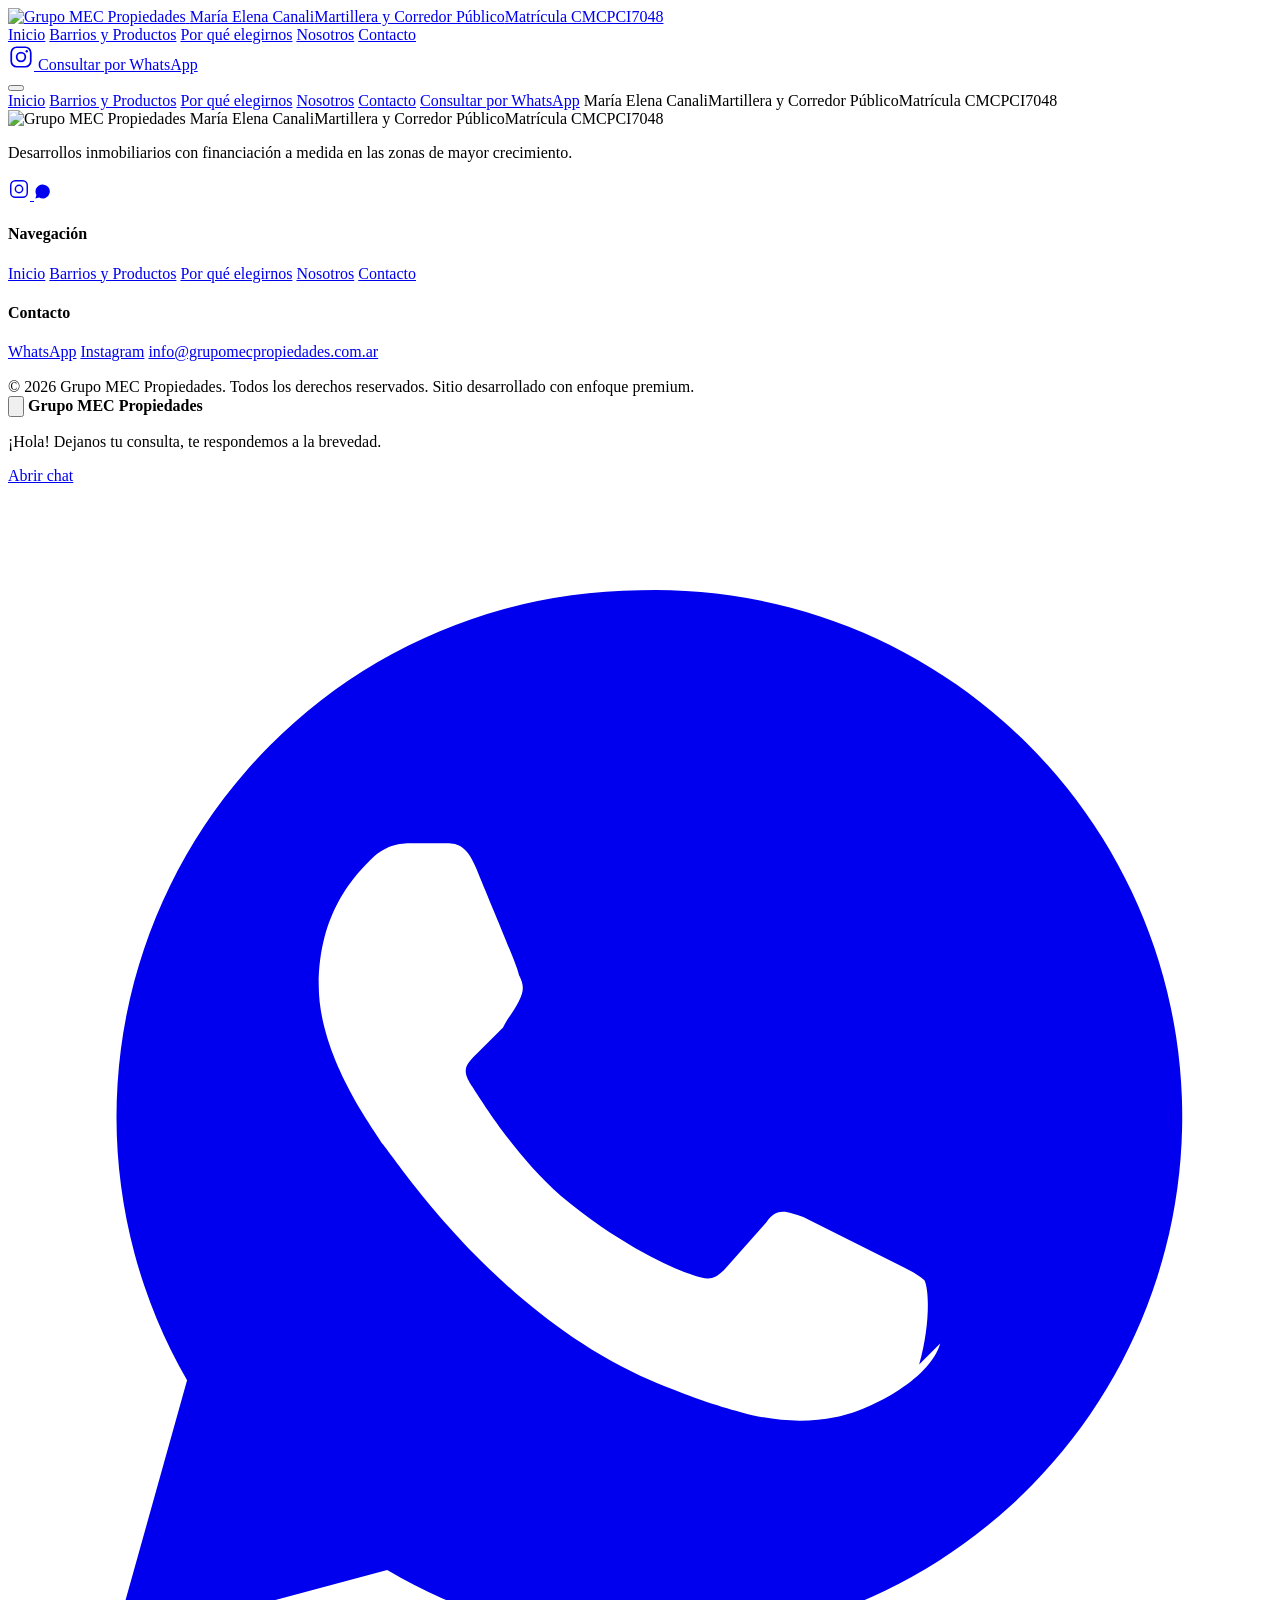
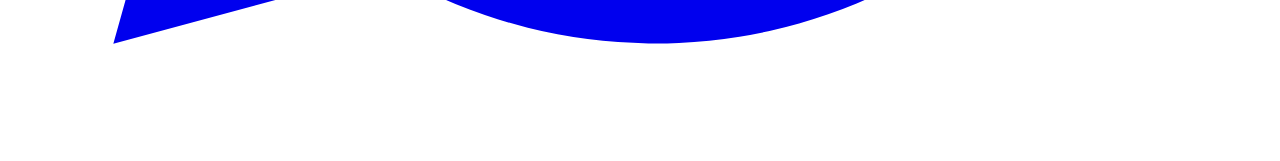
==== emprendimiento.html @ e75f5ce6 "Add files via upload" ====
<!DOCTYPE html>
<html lang="es-AR">
<head>
<meta charset="UTF-8">
<meta name="viewport" content="width=device-width, initial-scale=1.0">
<title>Emprendimiento | Grupo MEC Propiedades</title>
<meta name="description" content="Conocé en detalle este emprendimiento de Grupo MEC Propiedades: ubicación, características, servicios y financiación disponible.">
<meta property="og:type" content="website">
<meta property="og:site_name" content="Grupo MEC Propiedades">
<link rel="icon" href="images/logo.png">
<link rel="stylesheet" href="css/style.css">
</head>
<body>

<!-- ============ HEADER ============ -->
<header class="header">
  <div class="container">
    <a href="index.html" class="header__logo">
      <img src="images/logo.png" alt="Grupo MEC Propiedades">
      <span class="header__license"><span>María Elena Canali</span><span>Martillera y Corredor Público</span><span>Matrícula CMCPCI7048</span></span>
    </a>

    <nav class="nav">
      <a class="nav__link" href="index.html#inicio">Inicio</a>
      <a class="nav__link" href="index.html#barrios">Barrios y Productos</a>
      <a class="nav__link" href="index.html#beneficios">Por qué elegirnos</a>
      <a class="nav__link" href="index.html#nosotros">Nosotros</a>
      <a class="nav__link" href="index.html#contacto">Contacto</a>
    </nav>

    <div class="header__actions">
      <a class="header__social" href="#" data-instagram aria-label="Instagram de Grupo MEC">
        <svg width="26" height="26" viewBox="0 0 24 24" fill="none"><rect x="3" y="3" width="18" height="18" rx="5" stroke="currentColor" stroke-width="1.6"/><circle cx="12" cy="12" r="4" stroke="currentColor" stroke-width="1.6"/><circle cx="17.3" cy="6.7" r="1.1" fill="currentColor"/></svg>
      </a>
      <a class="btn btn--ghost" href="#" data-wsp>Consultar por WhatsApp</a>
    </div>

    <button class="menu-toggle" aria-label="Abrir menú">
      <span></span><span></span><span></span>
    </button>
  </div>

  <nav class="nav-mobile">
    <a href="index.html#inicio">Inicio</a>
    <a href="index.html#barrios">Barrios y Productos</a>
    <a href="index.html#beneficios">Por qué elegirnos</a>
    <a href="index.html#nosotros">Nosotros</a>
    <a href="index.html#contacto">Contacto</a>
    <a class="btn btn--primary" href="#" data-wsp>Consultar por WhatsApp</a>
    <span class="nav-mobile__license"><span>María Elena Canali</span><span>Martillera y Corredor Público</span><span>Matrícula CMCPCI7048</span></span>
  </nav>
</header>

<!-- Contenido poblado dinámicamente según ?id= en la URL (ver js/main.js) -->
<main data-dev-detail></main>

<section class="section related">
  <div class="container" data-dev-related></div>
</section>

<!-- ============ FOOTER ============ -->
<footer class="footer">
  <div class="container">
    <div class="footer__brand">
      <img src="images/logo.png" alt="Grupo MEC Propiedades">
      <span class="footer__license"><span>María Elena Canali</span><span>Martillera y Corredor Público</span><span>Matrícula CMCPCI7048</span></span>
      <p>Desarrollos inmobiliarios con financiación a medida en las zonas de mayor crecimiento.</p>
      <div class="footer__social">
        <a href="#" data-instagram aria-label="Instagram">
          <svg width="22" height="22" viewBox="0 0 24 24" fill="none"><rect x="3" y="3" width="18" height="18" rx="5" stroke="currentColor" stroke-width="1.6"/><circle cx="12" cy="12" r="4" stroke="currentColor" stroke-width="1.6"/></svg>
        </a>
        <a href="#" data-wsp aria-label="WhatsApp">
          <svg width="17" height="17" viewBox="0 0 24 24" fill="currentColor"><path d="M12 2a10 10 0 00-8.6 15L2 22l5.2-1.4A10 10 0 1012 2z"/></svg>
        </a>
      </div>
    </div>
    <div class="footer__col">
      <h4>Navegación</h4>
      <a href="index.html#inicio">Inicio</a>
      <a href="index.html#barrios">Barrios y Productos</a>
      <a href="index.html#beneficios">Por qué elegirnos</a>
      <a href="index.html#nosotros">Nosotros</a>
      <a href="index.html#contacto">Contacto</a>
    </div>
    <div class="footer__col">
      <h4>Contacto</h4>
      <a href="#" data-wsp>WhatsApp</a>
      <a href="#" data-instagram>Instagram</a>
      <a href="mailto:info@grupomecpropiedades.com.ar">info@grupomecpropiedades.com.ar</a>
      <span style="display:block;font-size:.92rem;color:rgba(255,255,255,.65)">Av. Costanera Rocha 1900, Of. 5, Zárate</span>
    </div>
  </div>
  <div class="container footer__bottom">
    <span>© 2026 Grupo MEC Propiedades. Todos los derechos reservados.</span>
    <span>Sitio desarrollado con enfoque premium.</span>
  </div>
</footer>

<div class="wsp-widget">
  <div class="wsp-tooltip" data-wsp-tooltip>
    <button class="wsp-tooltip__close" data-wsp-tooltip-close aria-label="Cerrar mensaje">
      <svg viewBox="0 0 24 24" fill="none"><path d="M6 6l12 12M18 6L6 18" stroke="currentColor" stroke-width="2" stroke-linecap="round"/></svg>
    </button>
    <strong>Grupo MEC Propiedades</strong>
    <p>¡Hola! Dejanos tu consulta, te respondemos a la brevedad.</p>
    <a class="btn btn--wsp" href="#" data-wsp>Abrir chat</a>
  </div>
  <a class="wsp-float" href="#" data-wsp aria-label="Hablar por WhatsApp">
    <svg viewBox="0 0 24 24" fill="currentColor"><path d="M12 2a10 10 0 00-8.6 15L2 22l5.2-1.4A10 10 0 1012 2zm5.7 14.3c-.2.7-1.4 1.3-2 1.4-.5.1-1.1.1-1.8-.1-.4-.1-1-.3-1.7-.6-3-1.3-4.9-4.3-5.1-4.5-.1-.2-1.2-1.6-1.2-3 0-1.4.7-2.1 1-2.4.3-.3.6-.3.8-.3h.6c.2 0 .4 0 .6.5.2.5.8 1.9.8 2 .1.2.1.3 0 .5-.1.2-.2.3-.3.5l-.5.5c-.2.2-.3.3-.1.6.2.3.8 1.3 1.7 2.1 1.2 1 2.2 1.4 2.5 1.5.3.1.4.1.6-.1l.8-.9c.2-.3.4-.2.7-.1l1.8.9c.2.1.4.2.5.3.1.2.1.9-.1 1.6z"/></svg>
  </a>
</div>

<script src="js/data.js"></script>
<script src="js/main.js"></script>
</body>
</html>
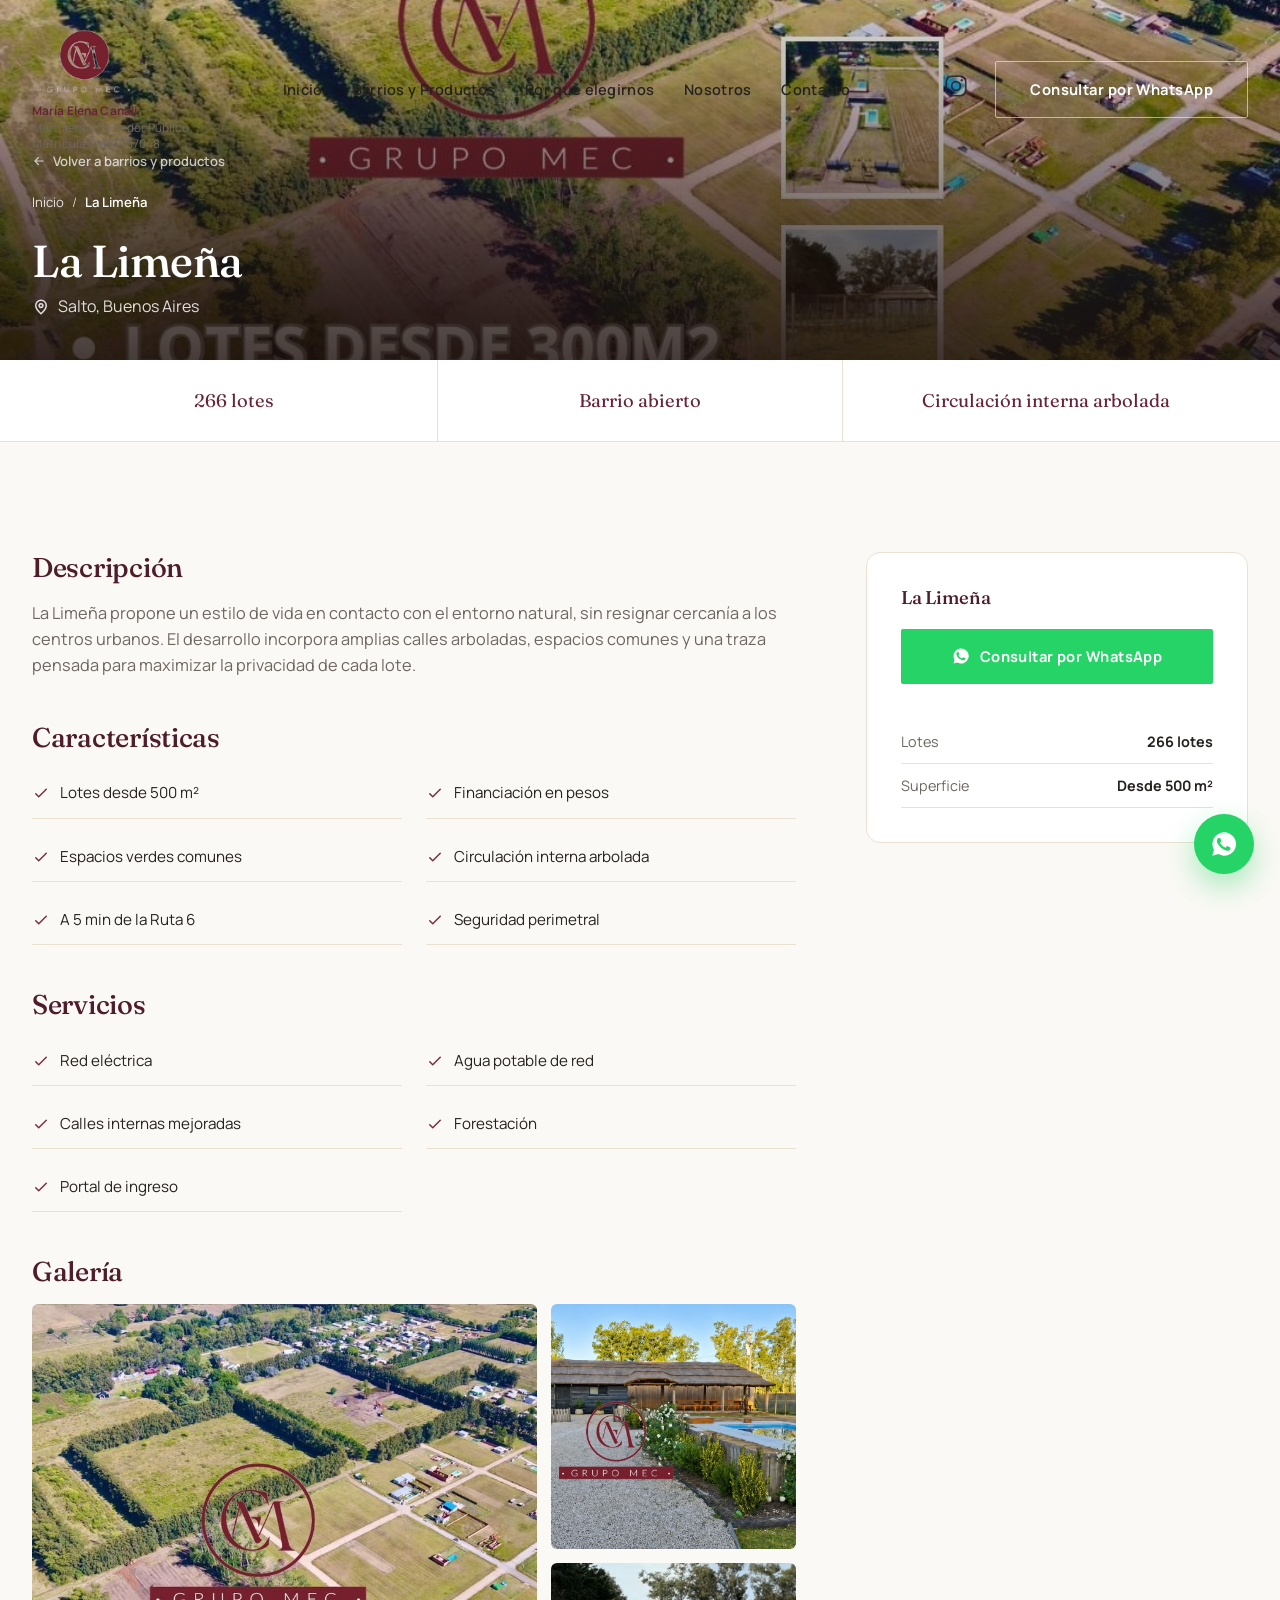
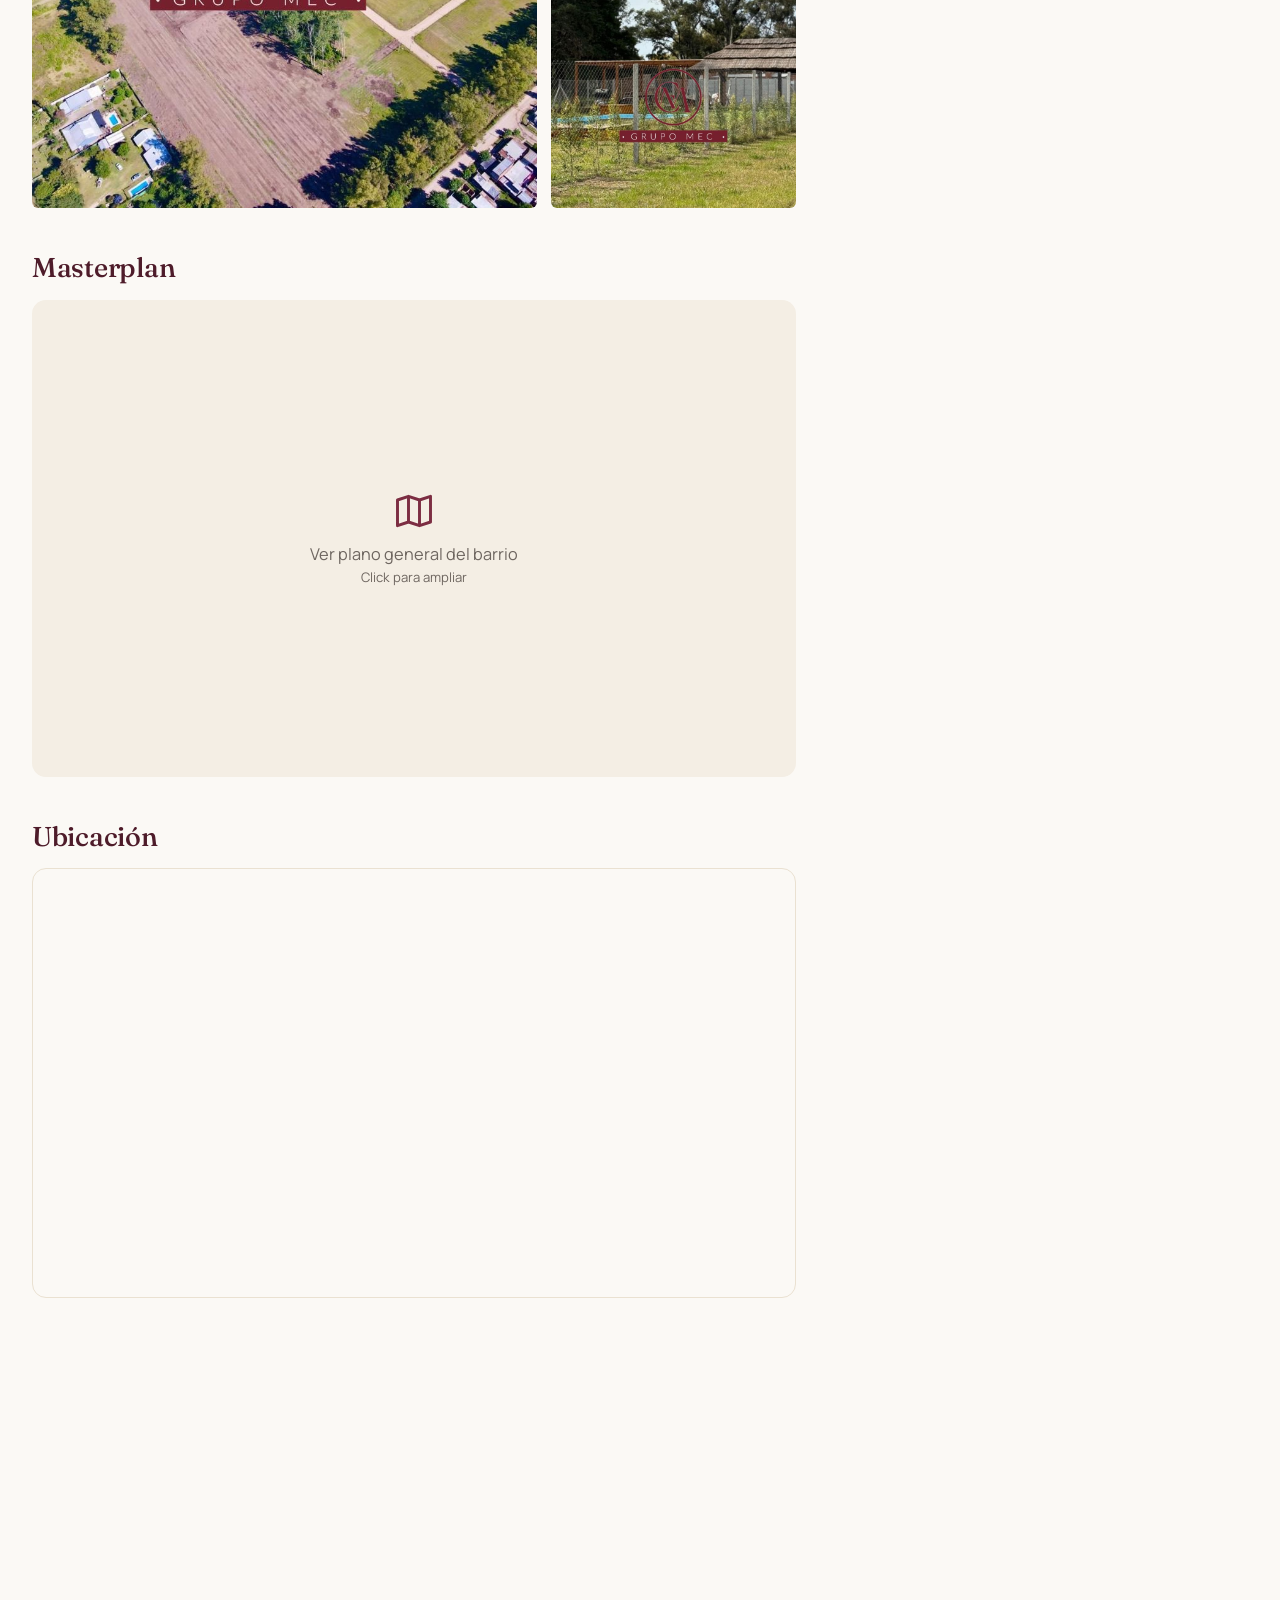
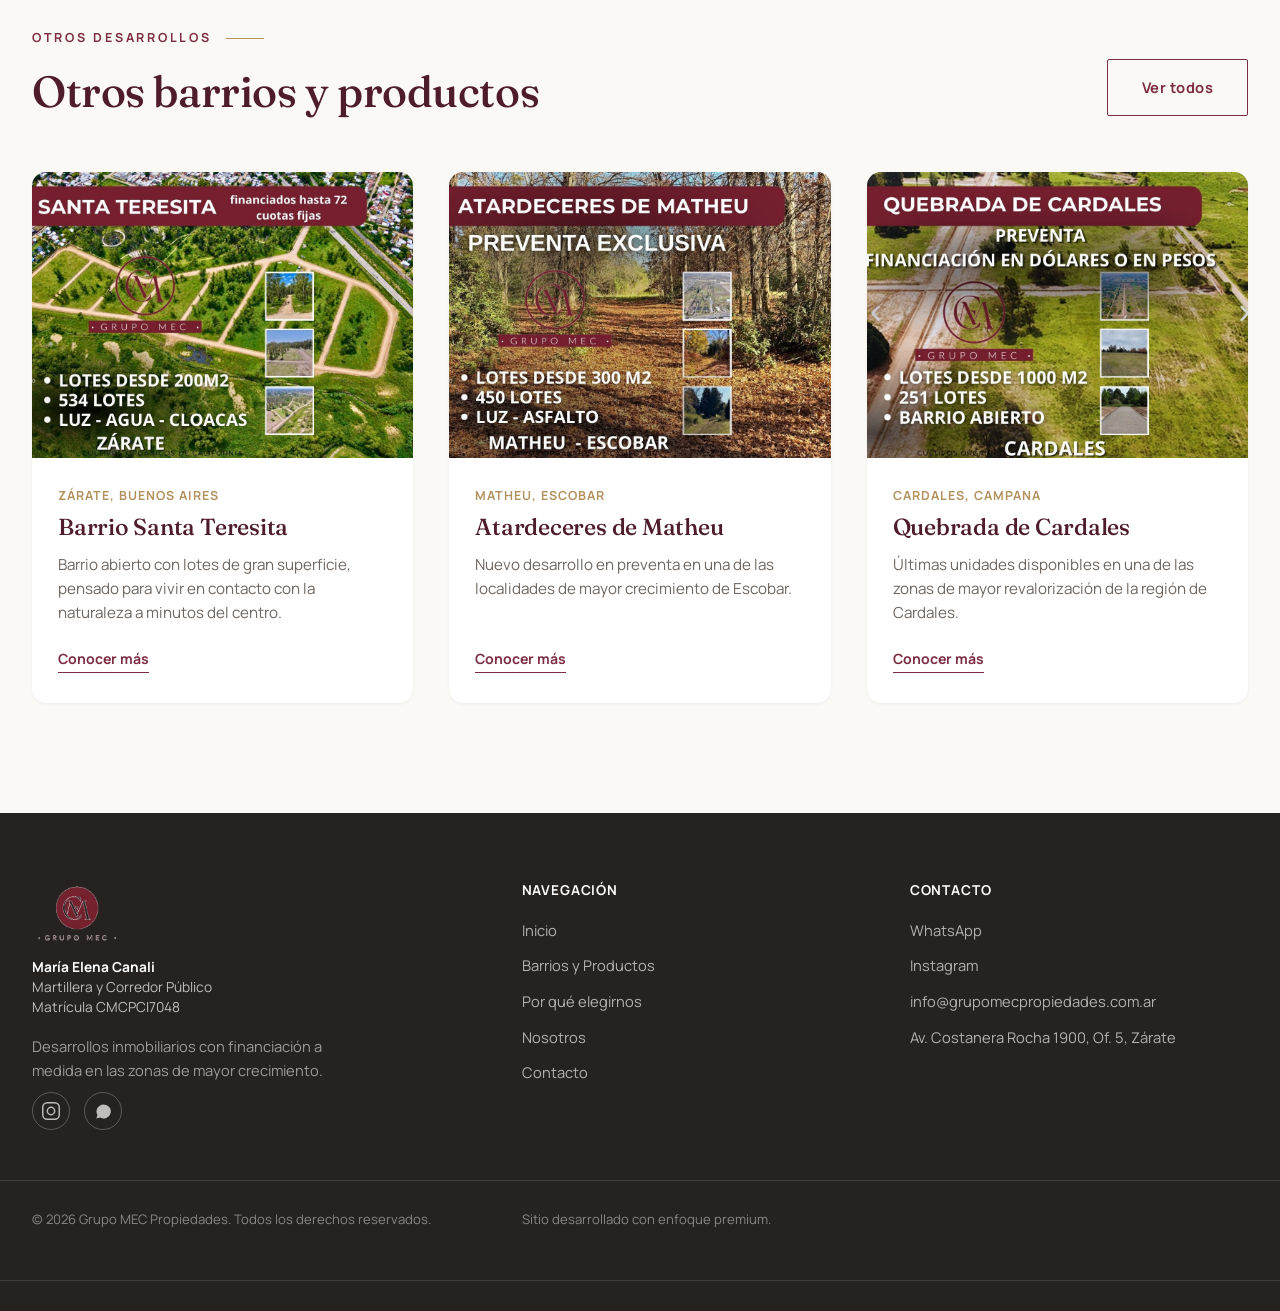
==== commit c56351ad: "Add files via upload" ====
--- a/emprendimiento.html
+++ b/emprendimiento.html
@@ -97,14 +97,6 @@
 </footer>
 
 <div class="wsp-widget">
-  <div class="wsp-tooltip" data-wsp-tooltip>
-    <button class="wsp-tooltip__close" data-wsp-tooltip-close aria-label="Cerrar mensaje">
-      <svg viewBox="0 0 24 24" fill="none"><path d="M6 6l12 12M18 6L6 18" stroke="currentColor" stroke-width="2" stroke-linecap="round"/></svg>
-    </button>
-    <strong>Grupo MEC Propiedades</strong>
-    <p>¡Hola! Dejanos tu consulta, te respondemos a la brevedad.</p>
-    <a class="btn btn--wsp" href="#" data-wsp>Abrir chat</a>
-  </div>
   <a class="wsp-float" href="#" data-wsp aria-label="Hablar por WhatsApp">
     <svg viewBox="0 0 24 24" fill="currentColor"><path d="M12 2a10 10 0 00-8.6 15L2 22l5.2-1.4A10 10 0 1012 2zm5.7 14.3c-.2.7-1.4 1.3-2 1.4-.5.1-1.1.1-1.8-.1-.4-.1-1-.3-1.7-.6-3-1.3-4.9-4.3-5.1-4.5-.1-.2-1.2-1.6-1.2-3 0-1.4.7-2.1 1-2.4.3-.3.6-.3.8-.3h.6c.2 0 .4 0 .6.5.2.5.8 1.9.8 2 .1.2.1.3 0 .5-.1.2-.2.3-.3.5l-.5.5c-.2.2-.3.3-.1.6.2.3.8 1.3 1.7 2.1 1.2 1 2.2 1.4 2.5 1.5.3.1.4.1.6-.1l.8-.9c.2-.3.4-.2.7-.1l1.8.9c.2.1.4.2.5.3.1.2.1.9-.1 1.6z"/></svg>
   </a>
--- a/css/style.css
+++ b/css/style.css
@@ -0,0 +1,796 @@
+/* ============================================================
+   GRUPO MEC PROPIEDADES — Hoja de estilos principal
+   Estructura:
+   1. Fuentes y variables (tokens de diseño)
+   2. Reset y base
+   3. Utilidades / animaciones
+   4. Header
+   5. Hero
+   6. Emprendimientos
+   7. Beneficios
+   8. Nosotros
+   9. Instagram
+   10. Contacto
+   11. Footer
+   12. Página de emprendimiento (detalle)
+   13. Responsive
+   ============================================================ */
+
+@import url('https://fonts.googleapis.com/css2?family=Fraunces:ital,opsz,wght@0,9..144,300;0,9..144,400;0,9..144,500;0,9..144,600;1,9..144,400&family=Manrope:wght@400;500;600;700;800&display=swap');
+
+/* ---------- 1. TOKENS ---------- */
+:root{
+  /* Paleta — derivada del bordó institucional del logo */
+  --bordo-900:#4E1C2A;
+  --bordo-800:#672436;
+  --bordo-700:#7C2D42;   /* bordó principal */
+  --bordo-600:#93435A;
+  --bordo-100:#F4E7EA;
+
+  --beige-050:#FBF9F5;   /* fondo general */
+  --beige-100:#F4EEE4;   /* fondo alterno de sección */
+  --beige-200:#EAE1D1;
+
+  --gold-500:#B3925F;    /* metal cálido — detalle, nunca protagonista */
+
+  --gray-900:#26221F;    /* texto principal, gris cálido oscuro */
+  --gray-600:#6E6660;    /* texto secundario */
+  --gray-300:#C9C1B6;
+
+  --white:#FFFFFF;
+
+  --font-display:'Fraunces', serif;
+  --font-body:'Manrope', sans-serif;
+
+  --container:1280px;
+  --radius-sm:6px;
+  --radius-md:14px;
+
+  --ease:cubic-bezier(.22,.61,.36,1);
+  --dur:.6s;
+}
+
+/* ---------- 2. RESET / BASE ---------- */
+*,*::before,*::after{box-sizing:border-box;margin:0;padding:0;}
+html{scroll-behavior:smooth;}
+body{
+  font-family:var(--font-body);
+  color:var(--gray-900);
+  background:var(--beige-050);
+  line-height:1.6;
+  -webkit-font-smoothing:antialiased;
+  overflow-x:hidden;
+}
+img{max-width:100%;display:block;}
+a{text-decoration:none;color:inherit;}
+ul{list-style:none;}
+button{font-family:inherit;cursor:pointer;border:none;background:none;}
+input,textarea,select{font-family:inherit;}
+
+h1,h2,h3,h4{
+  font-family:var(--font-display);
+  font-weight:500;
+  line-height:1.15;
+  letter-spacing:-.01em;
+  color:var(--bordo-900);
+}
+
+.container{
+  width:100%;
+  max-width:var(--container);
+  margin:0 auto;
+  padding:0 32px;
+}
+
+.eyebrow{
+  display:flex;
+  align-items:center;
+  gap:14px;
+  font-size:.78rem;
+  letter-spacing:.22em;
+  text-transform:uppercase;
+  color:var(--bordo-700);
+  font-weight:700;
+  margin-bottom:18px;
+}
+.eyebrow::after{
+  content:"";
+  width:38px;
+  height:1px;
+  background:var(--gold-500);
+}
+
+.section{padding:110px 0;}
+.section--alt{background:var(--beige-100);}
+.section-head{max-width:640px;margin-bottom:56px;}
+.section-head h2{font-size:clamp(2rem,3.4vw,2.8rem);}
+.section-head p{color:var(--gray-600);margin-top:16px;font-size:1.05rem;}
+.section-head.center{margin-left:auto;margin-right:auto;text-align:center;}
+.section-head.center .eyebrow{justify-content:center;}
+.section-head.center .eyebrow::after{display:none;}
+.section-head--lg .eyebrow{font-size:.9rem;letter-spacing:.26em;}
+.section-head--lg h2{font-size:clamp(2.4rem,4.4vw,3.6rem);}
+
+/* Botones */
+.btn{
+  display:inline-flex;
+  align-items:center;
+  justify-content:center;
+  gap:10px;
+  padding:16px 34px;
+  font-size:.92rem;
+  font-weight:700;
+  letter-spacing:.03em;
+  border-radius:2px;
+  transition:all .4s var(--ease);
+  white-space:nowrap;
+}
+.btn--primary{
+  background:var(--bordo-700);
+  color:var(--white);
+}
+.btn--primary:hover{background:var(--bordo-900);transform:translateY(-2px);}
+.btn--ghost{
+  background:transparent;
+  color:var(--white);
+  border:1px solid rgba(255,255,255,.55);
+}
+.btn--ghost:hover{background:rgba(255,255,255,.12);border-color:#fff;}
+.btn--outline{
+  background:transparent;
+  color:var(--bordo-700);
+  border:1px solid var(--bordo-700);
+}
+.btn--outline:hover{background:var(--bordo-700);color:var(--white);}
+.btn--wsp{
+  background:#25D366;
+  color:#fff;
+}
+.btn--wsp:hover{background:#1EBE5A;transform:translateY(-2px);}
+.btn svg{width:18px;height:18px;flex:none;}
+
+/* Arco — elemento distintivo, eco del monograma circular del logo */
+.arch-mask{
+  border-radius:999px 999px var(--radius-sm) var(--radius-sm);
+  overflow:hidden;
+}
+
+/* ---------- Placeholders fotograficos ---------- */
+.ph{width:100%;height:100%;position:relative;overflow:hidden;background-size:cover;}
+.media-fill{width:100%;height:100%;display:block;position:relative;overflow:hidden;border-radius:inherit;}
+.ph::after{
+  content:"";position:absolute;inset:0;
+  background-image:repeating-linear-gradient(125deg, rgba(255,255,255,.05) 0 2px, transparent 2px 46px);
+}
+.ph-1{background:linear-gradient(150deg,#C9C1B6 0%,#8C8478 55%,#4A453E 100%);}
+.ph-2{background:linear-gradient(150deg,#B8AF9E 0%,#7A7266 55%,#3D3830 100%);}
+.ph-3{background:linear-gradient(150deg,#C7B08A 0%,#9B7F55 55%,#4A3B26 100%);}
+.ph-4{background:linear-gradient(150deg,#A8A296 0%,#6E6660 55%,#35312B 100%);}
+.ph-5{background:linear-gradient(150deg,#BDB6A8 0%,#847C6E 55%,#403A31 100%);}
+.ph-6{background:linear-gradient(150deg,#D2C9B8 0%,#9B8F7A 55%,#453D31 100%);}
+
+/* Reveal on scroll */
+.reveal{
+  opacity:0;
+  transform:translateY(28px);
+  transition:opacity .9s var(--ease), transform .9s var(--ease);
+}
+.reveal.is-visible{opacity:1;transform:translateY(0);}
+
+@media (prefers-reduced-motion:reduce){
+  .reveal{opacity:1;transform:none;transition:none;}
+  html{scroll-behavior:auto;}
+}
+
+/* ---------- 4. HEADER ---------- */
+.header{
+  position:fixed;
+  top:0;left:0;right:0;
+  z-index:1000;
+  padding:26px 0;
+  transition:padding .4s var(--ease), background .4s var(--ease), box-shadow .4s var(--ease);
+}
+.header .container{
+  display:flex;
+  align-items:center;
+  justify-content:space-between;
+}
+.header--solid{
+  padding:14px 0;
+  background:rgba(251,249,245,.92);
+  backdrop-filter:blur(10px);
+  box-shadow:0 6px 24px rgba(38,34,31,.06);
+}
+.header__logo{display:flex;flex-direction:column;align-items:flex-start;gap:3px;}
+.header__logo img{height:74px;width:auto;transition:height .4s var(--ease);}
+.header--solid .header__logo img{height:52px;}
+.header__license{
+  display:flex;
+  flex-direction:column;
+  font-size:.74rem;
+  line-height:1.4;
+  letter-spacing:.01em;
+  color:var(--gray-600);
+  white-space:nowrap;
+}
+.header__license span:first-child{font-weight:700;color:var(--bordo-800);}
+.header--solid .header__license{font-size:.68rem;line-height:1.3;}
+@media (max-width:1240px){
+  .header__license{display:none;}
+}
+.nav{display:flex;align-items:center;gap:30px;}
+.nav__link{
+  font-size:.91rem;
+  font-weight:600;
+  letter-spacing:.02em;
+  position:relative;
+  padding:4px 0;
+}
+.nav__link::after{
+  content:"";
+  position:absolute;left:0;bottom:0;
+  width:0;height:1px;
+  background:currentColor;
+  transition:width .35s var(--ease);
+}
+.nav__link:hover::after{width:100%;}
+
+.header__actions{display:flex;align-items:center;gap:26px;}
+.header__social{opacity:.85;transition:opacity .3s;}
+.header__social:hover{opacity:1;}
+
+.header-cta{display:none;}
+.header--solid .btn--ghost{color:var(--bordo-700);border-color:var(--bordo-700);}
+.header--solid .btn--ghost:hover{background:var(--bordo-700);color:#fff;}
+
+.menu-toggle{
+  display:none;
+  flex-direction:column;
+  gap:5px;
+  width:30px;
+  z-index:1100;
+}
+.menu-toggle span{height:2px;width:100%;background:var(--gray-900);transition:all .3s var(--ease);}
+.header--solid .menu-toggle span{background:var(--bordo-900);}
+
+/* Oculto por defecto: sólo se activa dentro del breakpoint mobile de más abajo */
+.nav-mobile{display:none;}
+
+/* ---------- 5. HERO ---------- */
+.hero{
+  position:relative;
+  padding:168px 0 100px;
+  display:flex;
+  align-items:center;
+  color:var(--gray-900);
+  overflow:hidden;
+  background:var(--beige-050);
+}
+.hero .container{
+  display:grid;
+  grid-template-columns:1.05fr .95fr;
+  gap:64px;
+  align-items:center;
+}
+.hero__media{
+  position:relative;
+  aspect-ratio:4/5;
+  border-radius:999px 999px var(--radius-sm) var(--radius-sm);
+  overflow:hidden;
+  box-shadow:0 30px 60px rgba(38,34,31,.14);
+}
+.hero__content{
+  position:relative;z-index:1;
+  max-width:560px;
+}
+.hero__eyebrow{
+  display:inline-flex;align-items:center;gap:12px;
+  font-size:.78rem;letter-spacing:.28em;text-transform:uppercase;
+  color:var(--bordo-700);font-weight:700;margin-bottom:26px;
+}
+.hero__eyebrow::before{content:"";width:34px;height:1px;background:var(--gold-500);}
+.hero h1{
+  color:var(--bordo-900);
+  font-size:clamp(2.4rem,4.6vw,4.2rem);
+  font-weight:400;
+  margin-bottom:22px;
+}
+.hero h1 em{font-style:italic;color:var(--bordo-700);}
+.hero p{
+  font-size:clamp(1.05rem,1.4vw,1.2rem);
+  color:var(--gray-600);
+  max-width:480px;
+  margin-bottom:44px;
+}
+.hero__actions{display:flex;gap:18px;flex-wrap:wrap;}
+
+.scroll-cue{
+  position:absolute;
+  bottom:30px;left:32px;
+  z-index:1;
+  display:flex;flex-direction:column;align-items:center;gap:10px;
+  color:var(--gray-600);
+  font-size:.72rem;letter-spacing:.2em;text-transform:uppercase;
+}
+.scroll-cue__line{
+  width:1px;height:46px;
+  background:rgba(38,34,31,.2);
+  position:relative;overflow:hidden;
+}
+.scroll-cue__line::after{
+  content:"";position:absolute;top:-100%;left:0;width:100%;height:100%;
+  background:var(--bordo-700);
+  animation:scrollcue 2.2s infinite var(--ease);
+}
+@keyframes scrollcue{
+  0%{top:-100%;}
+  60%{top:100%;}
+  100%{top:100%;}
+}
+
+/* ---------- 6. EMPRENDIMIENTOS ---------- */
+.dev-grid{
+  display:grid;
+  grid-template-columns:repeat(auto-fit,minmax(280px,1fr));
+  gap:36px;
+}
+.dev-card{
+  background:var(--white);
+  border-radius:var(--radius-md);
+  overflow:hidden;
+  box-shadow:0 1px 3px rgba(38,34,31,.06);
+  transition:transform .5s var(--ease), box-shadow .5s var(--ease);
+  display:flex;flex-direction:column;
+}
+.dev-card:hover{
+  transform:translateY(-8px);
+  box-shadow:0 26px 48px rgba(38,34,31,.14);
+}
+.dev-card__media{
+  position:relative;
+  aspect-ratio:4/3;
+  overflow:hidden;
+}
+.dev-card__media img{
+  width:100%;height:100%;object-fit:cover;
+  transition:transform .8s var(--ease);
+}
+.dev-card:hover .dev-card__media img{transform:scale(1.06);}
+.dev-card__status{
+  position:absolute;top:16px;left:16px;
+  background:rgba(251,249,245,.92);
+  color:var(--bordo-700);
+  font-size:.7rem;font-weight:700;letter-spacing:.06em;text-transform:uppercase;
+  padding:7px 14px;border-radius:2px;
+}
+.dev-card__body{padding:28px 26px 30px;display:flex;flex-direction:column;flex:1;}
+.dev-card__loc{
+  font-size:.78rem;letter-spacing:.08em;text-transform:uppercase;
+  color:var(--gold-500);font-weight:700;margin-bottom:8px;
+}
+.dev-card__body h3{font-size:1.45rem;margin-bottom:12px;}
+.dev-card__body p{color:var(--gray-600);font-size:.95rem;flex:1;margin-bottom:22px;}
+.dev-card__link{
+  display:inline-flex;align-items:center;gap:8px;
+  font-weight:700;font-size:.88rem;color:var(--bordo-700);
+  border-bottom:1px solid var(--bordo-700);
+  padding-bottom:2px;width:fit-content;
+  transition:gap .3s var(--ease), color .3s;
+}
+.dev-card__link:hover{gap:14px;}
+
+/* ---------- 7. BENEFICIOS ---------- */
+.benefits{
+  display:grid;
+  grid-template-columns:repeat(auto-fit,minmax(230px,1fr));
+  gap:2px;
+  background:var(--beige-200);
+  border-radius:var(--radius-md);
+  overflow:hidden;
+}
+.benefit{
+  background:var(--beige-050);
+  padding:44px 34px;
+  transition:background .4s var(--ease);
+}
+.benefit:hover{background:var(--white);}
+.benefit__icon{
+  width:52px;height:52px;
+  margin-bottom:22px;
+  color:var(--bordo-700);
+}
+.benefit h3{font-size:1.15rem;margin-bottom:10px;}
+.benefit p{color:var(--gray-600);font-size:.92rem;}
+
+/* ---------- 8. NOSOTROS ---------- */
+.about{
+  display:grid;
+  grid-template-columns:1fr 1fr;
+  gap:70px;
+  align-items:center;
+}
+.about__media{
+  position:relative;
+  aspect-ratio:3/4;
+  border-radius:999px 999px var(--radius-sm) var(--radius-sm);
+  overflow:hidden;
+  box-shadow:0 30px 60px rgba(38,34,31,.12);
+}
+.about__text p{color:var(--gray-600);margin-bottom:18px;font-size:1.02rem;}
+.about__text .btn{margin-top:16px;}
+
+/* ---------- 9. INSTAGRAM ---------- */
+.instagram{
+  background:var(--beige-100);
+  color:var(--gray-900);
+  position:relative;
+  overflow:hidden;
+}
+.instagram::before{
+  content:"";position:absolute;inset:0;
+  background-image:repeating-linear-gradient(115deg, rgba(124,45,66,.025) 0 2px, transparent 2px 90px);
+}
+.instagram .container{position:relative;}
+.instagram-head{max-width:600px;margin:0 auto 50px;text-align:center;}
+.instagram-icon{
+  width:74px;height:74px;
+  border-radius:50%;
+  background:var(--white);
+  border:1px solid var(--beige-200);
+  color:var(--bordo-700);
+  display:flex;align-items:center;justify-content:center;
+  margin:0 auto 24px;
+  box-shadow:0 14px 30px rgba(38,34,31,.08);
+}
+.instagram-head .eyebrow{justify-content:center;color:var(--bordo-700);}
+.instagram-head .eyebrow::after{display:none;}
+.instagram-head h2{color:var(--bordo-900);}
+.instagram-head p{color:var(--gray-600);margin-top:14px;}
+.instagram-head .btn{margin-top:30px;}
+
+/* ---------- 10. CONTACTO ---------- */
+.contact{
+  display:grid;
+  grid-template-columns:1.15fr .85fr;
+  gap:70px;
+}
+.form-row{display:grid;grid-template-columns:1fr 1fr;gap:20px;}
+.field{margin-bottom:20px;}
+.field label{
+  display:block;font-size:.82rem;font-weight:700;
+  letter-spacing:.03em;color:var(--gray-900);margin-bottom:8px;
+}
+.field input,.field select,.field textarea{
+  width:100%;
+  padding:14px 16px;
+  border:1px solid var(--gray-300);
+  border-radius:var(--radius-sm);
+  background:var(--white);
+  font-size:.95rem;
+  color:var(--gray-900);
+  transition:border-color .3s;
+}
+.field input:focus,.field select:focus,.field textarea:focus{
+  outline:none;
+  border-color:var(--bordo-700);
+}
+.field textarea{resize:vertical;min-height:120px;}
+
+.contact-side{
+  background:var(--beige-100);
+  border-radius:var(--radius-md);
+  padding:44px 38px;
+}
+.contact-side h3{font-size:1.3rem;margin-bottom:26px;}
+.contact-item{
+  display:flex;gap:16px;align-items:flex-start;
+  margin-bottom:26px;
+}
+.contact-item svg{width:22px;height:22px;color:var(--bordo-700);flex:none;margin-top:2px;}
+.contact-item strong{display:block;font-size:.9rem;margin-bottom:3px;}
+.contact-item span,.contact-item a{color:var(--gray-600);font-size:.92rem;}
+.contact-item a{display:block;}
+.contact-item a:hover{color:var(--bordo-700);}
+
+.form-msg{
+  margin-top:16px;font-size:.9rem;font-weight:600;display:none;
+}
+.form-msg.ok{color:#1a7a3c;display:block;}
+
+/* ---------- 11. FOOTER ---------- */
+.footer{
+  background:var(--gray-900);
+  color:rgba(255,255,255,.7);
+  padding:70px 0 30px;
+}
+.footer .container{
+  display:grid;
+  grid-template-columns:1.3fr 1fr 1fr;
+  gap:50px;
+  padding-bottom:50px;
+  border-bottom:1px solid rgba(255,255,255,.12);
+}
+.footer__brand img{height:64px;margin-bottom:10px;}
+.footer__license{
+  display:flex;
+  flex-direction:column;
+  font-size:.86rem;
+  line-height:1.45;
+  color:rgba(255,255,255,.7);
+  margin-bottom:18px;
+}
+.footer__license span:first-child{font-weight:700;color:#fff;}
+.footer__brand p{font-size:.92rem;max-width:320px;color:rgba(255,255,255,.55);}
+.footer h4{color:#fff;font-family:var(--font-body);font-size:.85rem;letter-spacing:.06em;text-transform:uppercase;margin-bottom:20px;font-weight:700;}
+.footer__col a{display:block;font-size:.92rem;margin-bottom:12px;color:rgba(255,255,255,.65);transition:color .3s;}
+.footer__col a:hover{color:var(--gold-500);}
+.footer__social{display:flex;gap:14px;margin-top:10px;}
+.footer__social a{
+  width:38px;height:38px;border-radius:50%;
+  border:1px solid rgba(255,255,255,.25);
+  display:flex;align-items:center;justify-content:center;
+}
+.footer__social a:hover{border-color:var(--gold-500);color:var(--gold-500);}
+.footer__bottom{
+  padding-top:28px;
+  display:flex;justify-content:space-between;flex-wrap:wrap;gap:10px;
+  font-size:.82rem;color:rgba(255,255,255,.45);
+}
+
+/* WhatsApp float button + burbuja de mensaje */
+.wsp-widget{position:fixed;right:26px;bottom:26px;z-index:900;display:flex;flex-direction:column;align-items:flex-end;gap:16px;}
+.wsp-float{
+  width:60px;height:60px;border-radius:50%;
+  background:#25D366;color:#fff;
+  display:flex;align-items:center;justify-content:center;
+  box-shadow:0 12px 30px rgba(37,211,102,.4);
+  transition:transform .35s var(--ease);
+  flex:none;
+}
+.wsp-float:hover{transform:scale(1.08);}
+.wsp-float svg{width:28px;height:28px;}
+
+.wsp-tooltip{
+  position:relative;
+  width:290px;max-width:calc(100vw - 52px);
+  background:var(--white);
+  border-radius:var(--radius-md);
+  box-shadow:0 20px 50px rgba(38,34,31,.18);
+  padding:22px 22px 20px;
+  transform:translateY(14px) scale(.96);
+  opacity:0;visibility:hidden;
+  transition:all .4s var(--ease);
+}
+.wsp-tooltip.is-visible{opacity:1;visibility:visible;transform:translateY(0) scale(1);}
+.wsp-tooltip strong{display:block;font-family:var(--font-display);font-size:1.1rem;color:var(--bordo-800);margin-bottom:6px;}
+.wsp-tooltip p{font-size:.88rem;color:var(--gray-600);margin-bottom:14px;}
+.wsp-tooltip .btn{width:100%;padding:12px 20px;font-size:.85rem;}
+.wsp-tooltip__close{
+  position:absolute;top:12px;right:12px;
+  width:24px;height:24px;border-radius:50%;
+  display:flex;align-items:center;justify-content:center;
+  color:var(--gray-600);transition:background .3s;
+}
+.wsp-tooltip__close:hover{background:var(--beige-100);}
+.wsp-tooltip__close svg{width:14px;height:14px;}
+
+/* ---------- 12. DETALLE DE EMPRENDIMIENTO ---------- */
+.dev-hero{
+  position:relative;
+  height:40vh;min-height:340px;max-height:420px;
+  display:flex;align-items:flex-end;
+  color:#fff;
+  overflow:hidden;
+}
+.dev-hero__bg{position:absolute;inset:0;z-index:0;}
+.dev-hero__bg::after{
+  content:"";position:absolute;inset:0;
+  background:linear-gradient(180deg, rgba(38,25,20,.15) 0%, rgba(30,17,13,.82) 100%);
+}
+.dev-hero__content{position:relative;z-index:1;padding-bottom:40px;}
+.breadcrumb{
+  display:flex;align-items:center;gap:8px;flex-wrap:wrap;
+  font-size:.82rem;color:rgba(255,255,255,.7);margin-bottom:22px;
+}
+.breadcrumb a{color:rgba(255,255,255,.85);transition:color .3s;}
+.breadcrumb a:hover{color:var(--gold-500);}
+.breadcrumb span[aria-current]{color:#fff;font-weight:600;}
+.back-link{
+  display:inline-flex;align-items:center;gap:7px;
+  font-size:.82rem;font-weight:600;
+  color:rgba(255,255,255,.72);
+  margin-bottom:20px;
+  transition:color .3s;
+}
+.back-link:hover{color:#fff;}
+.back-link svg{width:14px;height:14px;}
+.dev-hero__status{
+  display:inline-block;background:var(--gold-500);color:var(--bordo-900);
+  font-size:.72rem;font-weight:700;letter-spacing:.06em;text-transform:uppercase;
+  padding:7px 16px;border-radius:2px;margin-bottom:18px;
+}
+.dev-hero h1{color:#fff;font-size:clamp(1.9rem,3.6vw,2.8rem);margin-bottom:8px;}
+.dev-hero__loc{
+  display:flex;align-items:center;gap:8px;
+  color:rgba(255,255,255,.85);font-size:1rem;
+}
+.dev-hero__loc svg{width:18px;height:18px;}
+
+.quickfacts{
+  background:var(--white);
+  border-bottom:1px solid var(--beige-200);
+  position:relative;z-index:2;
+}
+.quickfacts__row{
+  display:flex;flex-wrap:wrap;
+  gap:0;
+}
+.quickfacts__item{
+  flex:1;min-width:150px;
+  padding:26px 28px;
+  font-family:var(--font-display);
+  font-size:1.15rem;
+  color:var(--bordo-800);
+  text-align:center;
+  border-right:1px solid var(--beige-200);
+}
+.quickfacts__item:last-child{border-right:none;}
+
+.dev-body{
+  display:grid;grid-template-columns:2fr 1fr;gap:70px;
+}
+.dev-body__main h2{font-size:1.7rem;margin:44px 0 16px;}
+.dev-body__main h2:first-child{margin-top:0;}
+.dev-body__main p{color:var(--gray-600);font-size:1.02rem;}
+
+.feature-list{display:grid;grid-template-columns:1fr 1fr;gap:14px 24px;}
+.feature-list li{
+  display:flex;gap:10px;align-items:center;
+  font-size:.95rem;color:var(--gray-900);
+  padding:12px 0;border-bottom:1px solid var(--beige-200);
+}
+.feature-list li svg{width:18px;height:18px;color:var(--bordo-700);flex:none;}
+
+.gallery{display:grid;grid-template-columns:repeat(3,1fr);gap:14px;}
+.gallery > div{aspect-ratio:1/1;border-radius:var(--radius-sm);}
+.gallery > div:first-child{grid-column:span 2;grid-row:span 2;aspect-ratio:auto;}
+
+.masterplan-box{
+  background:var(--beige-100);
+  border-radius:var(--radius-md);
+  aspect-ratio:16/10;
+  display:flex;align-items:center;justify-content:center;
+  flex-direction:column;gap:10px;
+  color:var(--gray-600);
+  text-align:center;padding:30px;
+}
+.masterplan-box svg{width:44px;height:44px;color:var(--bordo-700);}
+
+.map-placeholder{
+  background:var(--beige-100);
+  border-radius:var(--radius-md);
+  aspect-ratio:16/9;
+  display:flex;align-items:center;justify-content:center;
+  flex-direction:column;gap:10px;color:var(--gray-600);
+  text-align:center;padding:30px;margin-top:44px;
+}
+.map-placeholder svg{width:40px;height:40px;color:var(--bordo-700);}
+
+.map-embed{
+  border-radius:var(--radius-md);
+  overflow:hidden;
+  aspect-ratio:16/9;
+  border:1px solid var(--beige-200);
+}
+.map-embed iframe{width:100%;height:100%;border:0;filter:grayscale(.15) contrast(1.02);}
+
+.masterplan-box{
+  width:100%;
+  border:none;
+  font-family:inherit;
+}
+.masterplan-box:hover{background:var(--white);box-shadow:0 10px 30px rgba(38,34,31,.08);}
+
+/* Lightbox del masterplan */
+.lightbox{
+  position:fixed;inset:0;z-index:2000;
+  display:flex;align-items:center;justify-content:center;
+  background:rgba(20,14,12,.9);
+  opacity:0;visibility:hidden;
+  transition:opacity .4s var(--ease);
+  padding:40px;
+}
+.lightbox.is-open{opacity:1;visibility:visible;}
+.lightbox__content{
+  width:min(1000px,100%);
+  aspect-ratio:16/10;
+  border-radius:var(--radius-sm);
+  transform:scale(.94);
+  transition:transform .4s var(--ease);
+}
+.lightbox.is-open .lightbox__content{transform:scale(1);}
+.lightbox__close{
+  position:absolute;top:28px;right:28px;
+  width:44px;height:44px;border-radius:50%;
+  background:rgba(255,255,255,.1);color:#fff;
+  display:flex;align-items:center;justify-content:center;
+  transition:background .3s;
+}
+.lightbox__close svg{width:20px;height:20px;}
+.lightbox__close:hover{background:rgba(255,255,255,.22);}
+
+.dev-sidebar{
+  align-self:start;position:sticky;top:130px;
+  background:var(--white);
+  border:1px solid var(--beige-200);
+  border-radius:var(--radius-md);
+  padding:34px;
+}
+.dev-sidebar h3{font-size:1.15rem;margin-bottom:20px;}
+.dev-sidebar .btn{width:100%;margin-bottom:12px;}
+.dev-sidebar__list{margin-top:24px;}
+.dev-sidebar__list li{
+  display:flex;justify-content:space-between;
+  font-size:.9rem;padding:10px 0;border-bottom:1px solid var(--beige-200);color:var(--gray-600);
+}
+.dev-sidebar__list li strong{color:var(--gray-900);}
+
+.related{margin-top:110px;}
+.related__head{
+  display:flex;align-items:flex-end;justify-content:space-between;
+  max-width:none;gap:20px;flex-wrap:wrap;
+}
+
+/* ---------- 13. RESPONSIVE ---------- */
+@media (max-width:1080px){
+  .about{grid-template-columns:1fr;}
+  .contact{grid-template-columns:1fr;}
+  .dev-body{grid-template-columns:1fr;}
+  .dev-sidebar{position:static;}
+  .footer .container{grid-template-columns:1fr 1fr;}
+  .hero .container{grid-template-columns:1fr;}
+  .hero{padding:150px 0 80px;}
+  .hero__media{order:-1;aspect-ratio:4/5;max-width:420px;width:100%;margin:0 auto;}
+  .scroll-cue{display:none;}
+}
+
+@media (max-width:1000px){
+  .nav,.header-cta,.header__actions{display:none;}
+  .menu-toggle{display:flex;}
+  .section{padding:80px 0;}
+  .gallery{grid-template-columns:repeat(2,1fr);}
+  .gallery > div:first-child{grid-column:span 2;}
+  .form-row{grid-template-columns:1fr;}
+  .footer .container{grid-template-columns:1fr;}
+
+  .nav-mobile{
+    display:flex;
+    position:fixed;inset:0;
+    background:var(--beige-050);
+    z-index:1050;
+    flex-direction:column;
+    align-items:center;justify-content:center;
+    gap:34px;
+    transform:translateY(-100%);
+    transition:transform .5s var(--ease);
+  }
+  .nav-mobile.is-open{transform:translateY(0);}
+  .nav-mobile a{font-family:var(--font-display);font-size:1.8rem;color:var(--bordo-900);}
+  .nav-mobile .btn{margin-top:10px;}
+  .nav-mobile__license{
+    display:flex;
+    flex-direction:column;
+    font-size:.85rem;
+    line-height:1.5;
+    color:var(--gray-600);
+    text-align:center;
+    max-width:280px;
+  }
+  .nav-mobile__license span:first-child{font-weight:700;color:var(--bordo-800);}
+}
+
+@media (max-width:600px){
+  .container{padding:0 20px;}
+  .benefits{grid-template-columns:1fr 1fr;}
+  .dev-hero{align-items:flex-end;height:auto;min-height:320px;}
+}
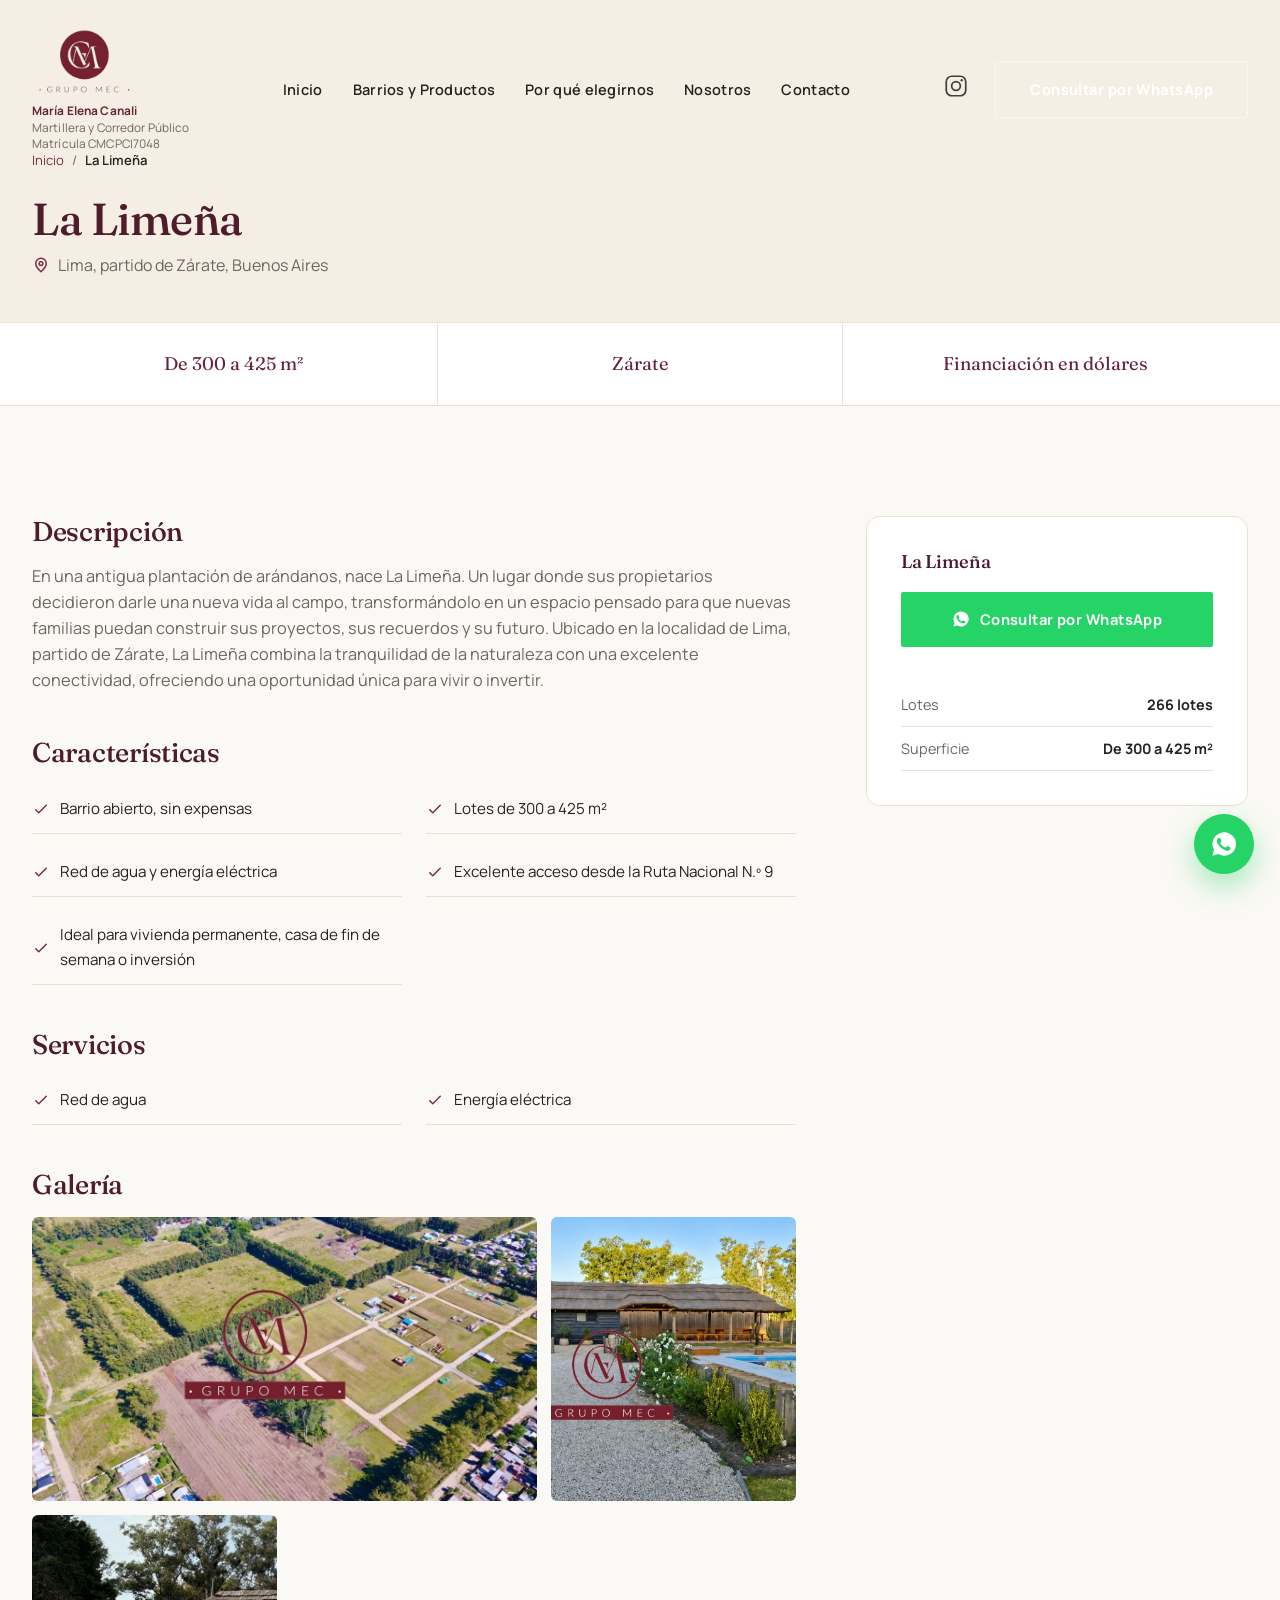
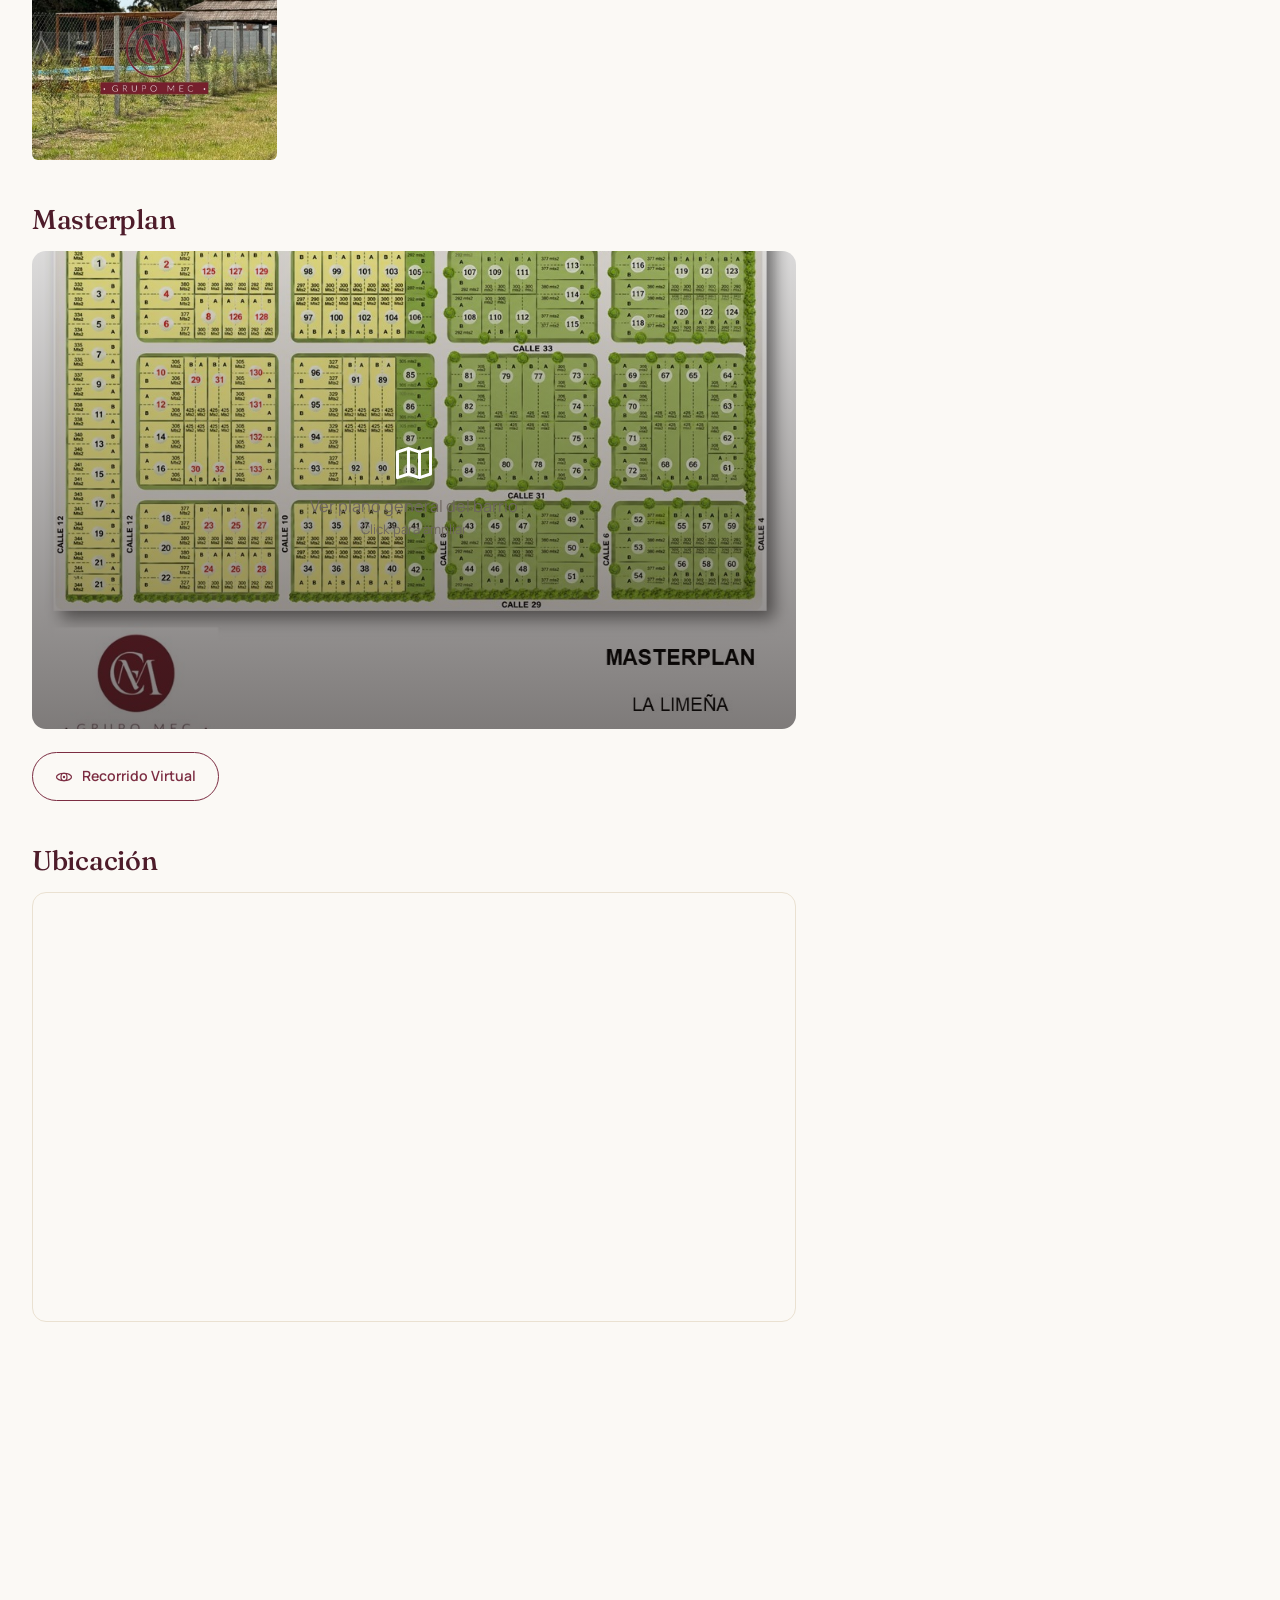
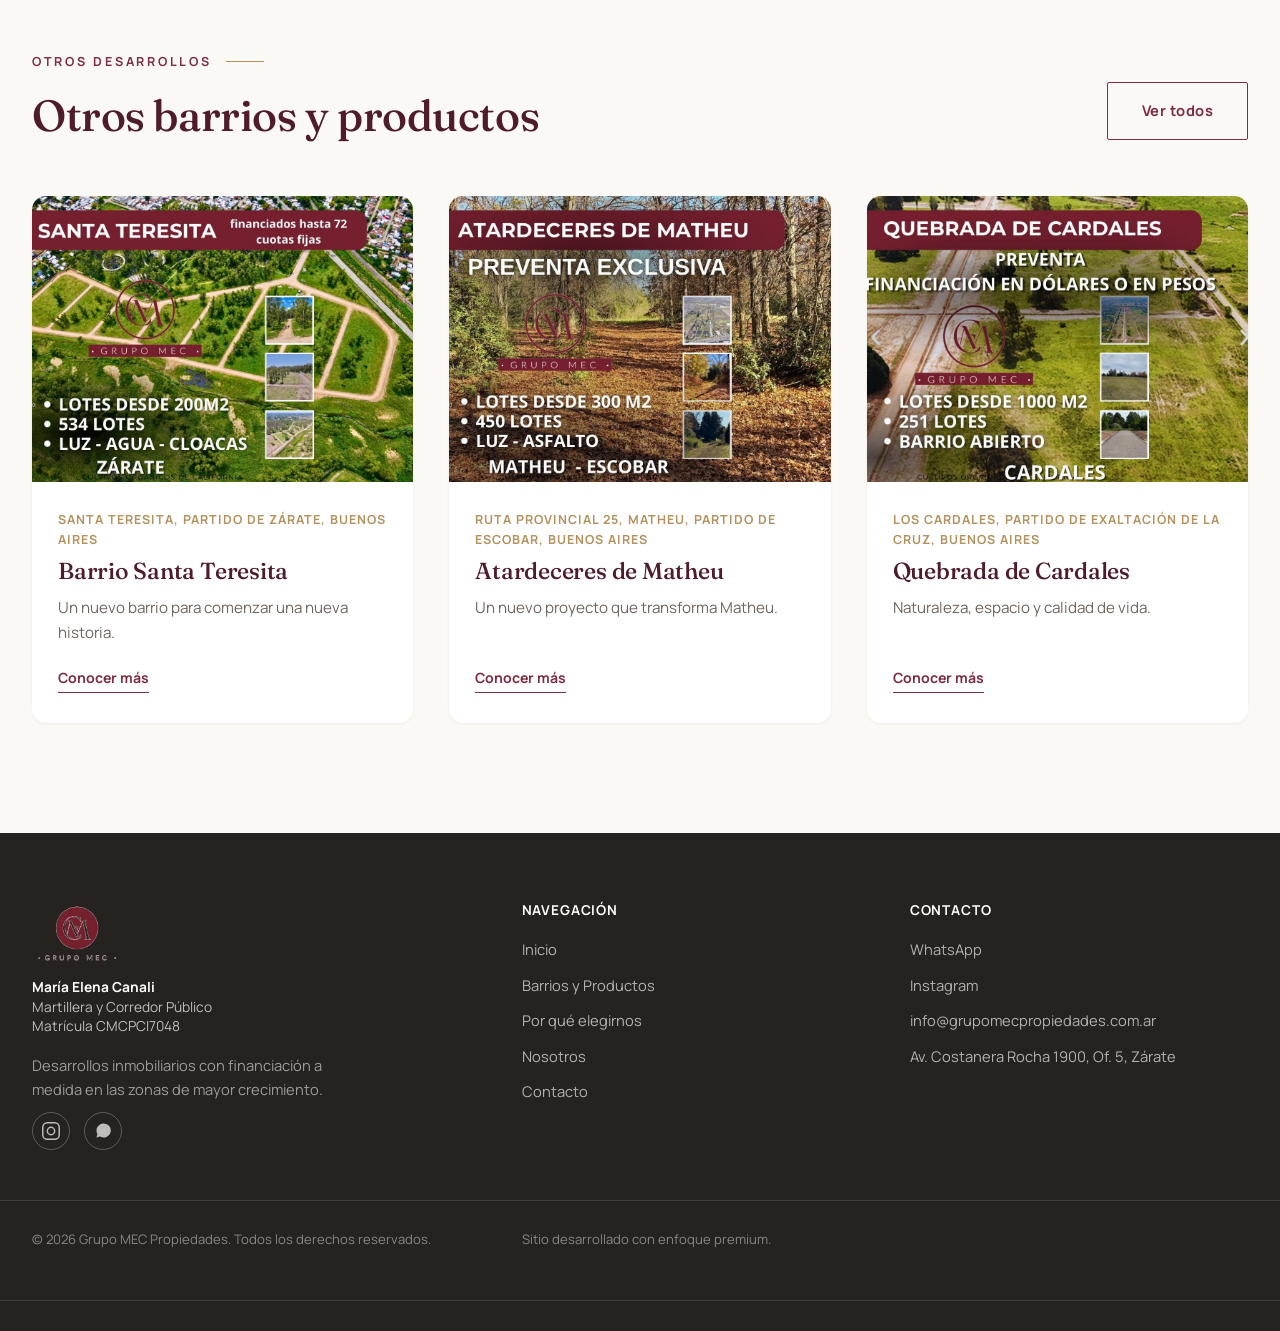
==== commit d29b1941: "Add files via upload" ====
--- a/emprendimiento.html
+++ b/emprendimiento.html
@@ -9,6 +9,7 @@
 <meta property="og:site_name" content="Grupo MEC Propiedades">
 <link rel="icon" href="images/logo.png">
 <link rel="stylesheet" href="css/style.css">
+<link rel="stylesheet" href="js/vendor/leaflet/leaflet.css">
 </head>
 <body>
 
@@ -102,6 +103,7 @@
   </a>
 </div>
 
+<script src="js/vendor/leaflet/leaflet.js"></script>
 <script src="js/data.js"></script>
 <script src="js/main.js"></script>
 </body>
--- a/css/style.css
+++ b/css/style.css
@@ -411,9 +411,13 @@
 }
 .about__media{
   position:relative;
-  aspect-ratio:3/4;
+  width:100%;
+  max-width:300px;
+  height:650px;
+  margin:0 auto;
   border-radius:999px 999px var(--radius-sm) var(--radius-sm);
   overflow:hidden;
+  background-color:var(--beige-100);
   box-shadow:0 30px 60px rgba(38,34,31,.12);
 }
 .about__text p{color:var(--gray-600);margin-bottom:18px;font-size:1.02rem;}
@@ -577,44 +581,29 @@
 /* ---------- 12. DETALLE DE EMPRENDIMIENTO ---------- */
 .dev-hero{
   position:relative;
-  height:40vh;min-height:340px;max-height:420px;
-  display:flex;align-items:flex-end;
-  color:#fff;
-  overflow:hidden;
-}
-.dev-hero__bg{position:absolute;inset:0;z-index:0;}
-.dev-hero__bg::after{
-  content:"";position:absolute;inset:0;
-  background:linear-gradient(180deg, rgba(38,25,20,.15) 0%, rgba(30,17,13,.82) 100%);
-}
-.dev-hero__content{position:relative;z-index:1;padding-bottom:40px;}
+  padding:150px 0 44px;
+  background:var(--beige-100);
+  border-bottom:1px solid var(--beige-200);
+}
+.dev-hero__content{position:relative;z-index:1;}
 .breadcrumb{
   display:flex;align-items:center;gap:8px;flex-wrap:wrap;
-  font-size:.82rem;color:rgba(255,255,255,.7);margin-bottom:22px;
-}
-.breadcrumb a{color:rgba(255,255,255,.85);transition:color .3s;}
-.breadcrumb a:hover{color:var(--gold-500);}
-.breadcrumb span[aria-current]{color:#fff;font-weight:600;}
-.back-link{
-  display:inline-flex;align-items:center;gap:7px;
-  font-size:.82rem;font-weight:600;
-  color:rgba(255,255,255,.72);
-  margin-bottom:20px;
-  transition:color .3s;
-}
-.back-link:hover{color:#fff;}
-.back-link svg{width:14px;height:14px;}
+  font-size:.82rem;color:var(--gray-600);margin-bottom:22px;
+}
+.breadcrumb a{color:var(--bordo-700);transition:color .3s;}
+.breadcrumb a:hover{color:var(--bordo-900);}
+.breadcrumb span[aria-current]{color:var(--gray-900);font-weight:600;}
 .dev-hero__status{
   display:inline-block;background:var(--gold-500);color:var(--bordo-900);
   font-size:.72rem;font-weight:700;letter-spacing:.06em;text-transform:uppercase;
   padding:7px 16px;border-radius:2px;margin-bottom:18px;
 }
-.dev-hero h1{color:#fff;font-size:clamp(1.9rem,3.6vw,2.8rem);margin-bottom:8px;}
+.dev-hero h1{color:var(--bordo-900);font-size:clamp(1.9rem,3.6vw,2.8rem);margin-bottom:8px;}
 .dev-hero__loc{
   display:flex;align-items:center;gap:8px;
-  color:rgba(255,255,255,.85);font-size:1rem;
-}
-.dev-hero__loc svg{width:18px;height:18px;}
+  color:var(--gray-600);font-size:1rem;
+}
+.dev-hero__loc svg{width:18px;height:18px;color:var(--bordo-700);}
 
 .quickfacts{
   background:var(--white);
@@ -653,18 +642,44 @@
 
 .gallery{display:grid;grid-template-columns:repeat(3,1fr);gap:14px;}
 .gallery > div{aspect-ratio:1/1;border-radius:var(--radius-sm);}
-.gallery > div:first-child{grid-column:span 2;grid-row:span 2;aspect-ratio:auto;}
+.gallery > div:first-child{grid-column:span 2;aspect-ratio:16/9;}
 
 .masterplan-box{
+  position:relative;
   background:var(--beige-100);
+  background-size:cover;
+  background-position:center;
   border-radius:var(--radius-md);
   aspect-ratio:16/10;
+  overflow:hidden;
+  width:100%;
+  border:none;
+  font-family:inherit;
+}
+.masterplan-box__overlay{
+  position:absolute;inset:0;
   display:flex;align-items:center;justify-content:center;
   flex-direction:column;gap:10px;
-  color:var(--gray-600);
+  background:linear-gradient(180deg, rgba(20,14,12,.15), rgba(20,14,12,.55));
+  color:#fff;
   text-align:center;padding:30px;
-}
-.masterplan-box svg{width:44px;height:44px;color:var(--bordo-700);}
+  transition:background .3s;
+}
+.masterplan-box svg{width:44px;height:44px;color:#fff;}
+.masterplan-box:hover .masterplan-box__overlay{background:linear-gradient(180deg, rgba(20,14,12,.25), rgba(20,14,12,.68));}
+
+.dev-extra-links{display:flex;flex-wrap:wrap;gap:14px;margin-top:16px;}
+.dev-extra-link{
+  display:inline-flex;align-items:center;gap:9px;
+  padding:12px 22px;
+  border:1.5px solid var(--bordo-700);
+  border-radius:999px;
+  color:var(--bordo-700);
+  font-size:.88rem;font-weight:600;
+  transition:background .3s, color .3s;
+}
+.dev-extra-link svg{width:18px;height:18px;flex:none;}
+.dev-extra-link:hover{background:var(--bordo-700);color:#fff;}
 
 .map-placeholder{
   background:var(--beige-100);
@@ -683,13 +698,6 @@
   border:1px solid var(--beige-200);
 }
 .map-embed iframe{width:100%;height:100%;border:0;filter:grayscale(.15) contrast(1.02);}
-
-.masterplan-box{
-  width:100%;
-  border:none;
-  font-family:inherit;
-}
-.masterplan-box:hover{background:var(--white);box-shadow:0 10px 30px rgba(38,34,31,.08);}
 
 /* Lightbox del masterplan */
 .lightbox{
@@ -702,9 +710,12 @@
 }
 .lightbox.is-open{opacity:1;visibility:visible;}
 .lightbox__content{
-  width:min(1000px,100%);
-  aspect-ratio:16/10;
+  max-width:min(1100px,92vw);
+  max-height:88vh;
+  width:auto;height:auto;
+  object-fit:contain;
   border-radius:var(--radius-sm);
+  background:#fff;
   transform:scale(.94);
   transition:transform .4s var(--ease);
 }
@@ -759,7 +770,7 @@
   .menu-toggle{display:flex;}
   .section{padding:80px 0;}
   .gallery{grid-template-columns:repeat(2,1fr);}
-  .gallery > div:first-child{grid-column:span 2;}
+  .gallery > div:first-child{grid-column:span 2;aspect-ratio:16/10;}
   .form-row{grid-template-columns:1fr;}
   .footer .container{grid-template-columns:1fr;}
 
@@ -769,14 +780,17 @@
     background:var(--beige-050);
     z-index:1050;
     flex-direction:column;
-    align-items:center;justify-content:center;
-    gap:34px;
+    align-items:center;justify-content:flex-start;
+    gap:22px;
+    padding:110px 24px 40px;
+    overflow-y:auto;
+    -webkit-overflow-scrolling:touch;
     transform:translateY(-100%);
     transition:transform .5s var(--ease);
   }
   .nav-mobile.is-open{transform:translateY(0);}
-  .nav-mobile a{font-family:var(--font-display);font-size:1.8rem;color:var(--bordo-900);}
-  .nav-mobile .btn{margin-top:10px;}
+  .nav-mobile a{font-family:var(--font-display);font-size:1.5rem;color:var(--bordo-900);}
+  .nav-mobile .btn{margin-top:6px;font-family:var(--font-body);font-size:.92rem;}
   .nav-mobile__license{
     display:flex;
     flex-direction:column;
@@ -792,5 +806,5 @@
 @media (max-width:600px){
   .container{padding:0 20px;}
   .benefits{grid-template-columns:1fr 1fr;}
-  .dev-hero{align-items:flex-end;height:auto;min-height:320px;}
-}
+  .dev-hero{padding:130px 0 32px;}
+}
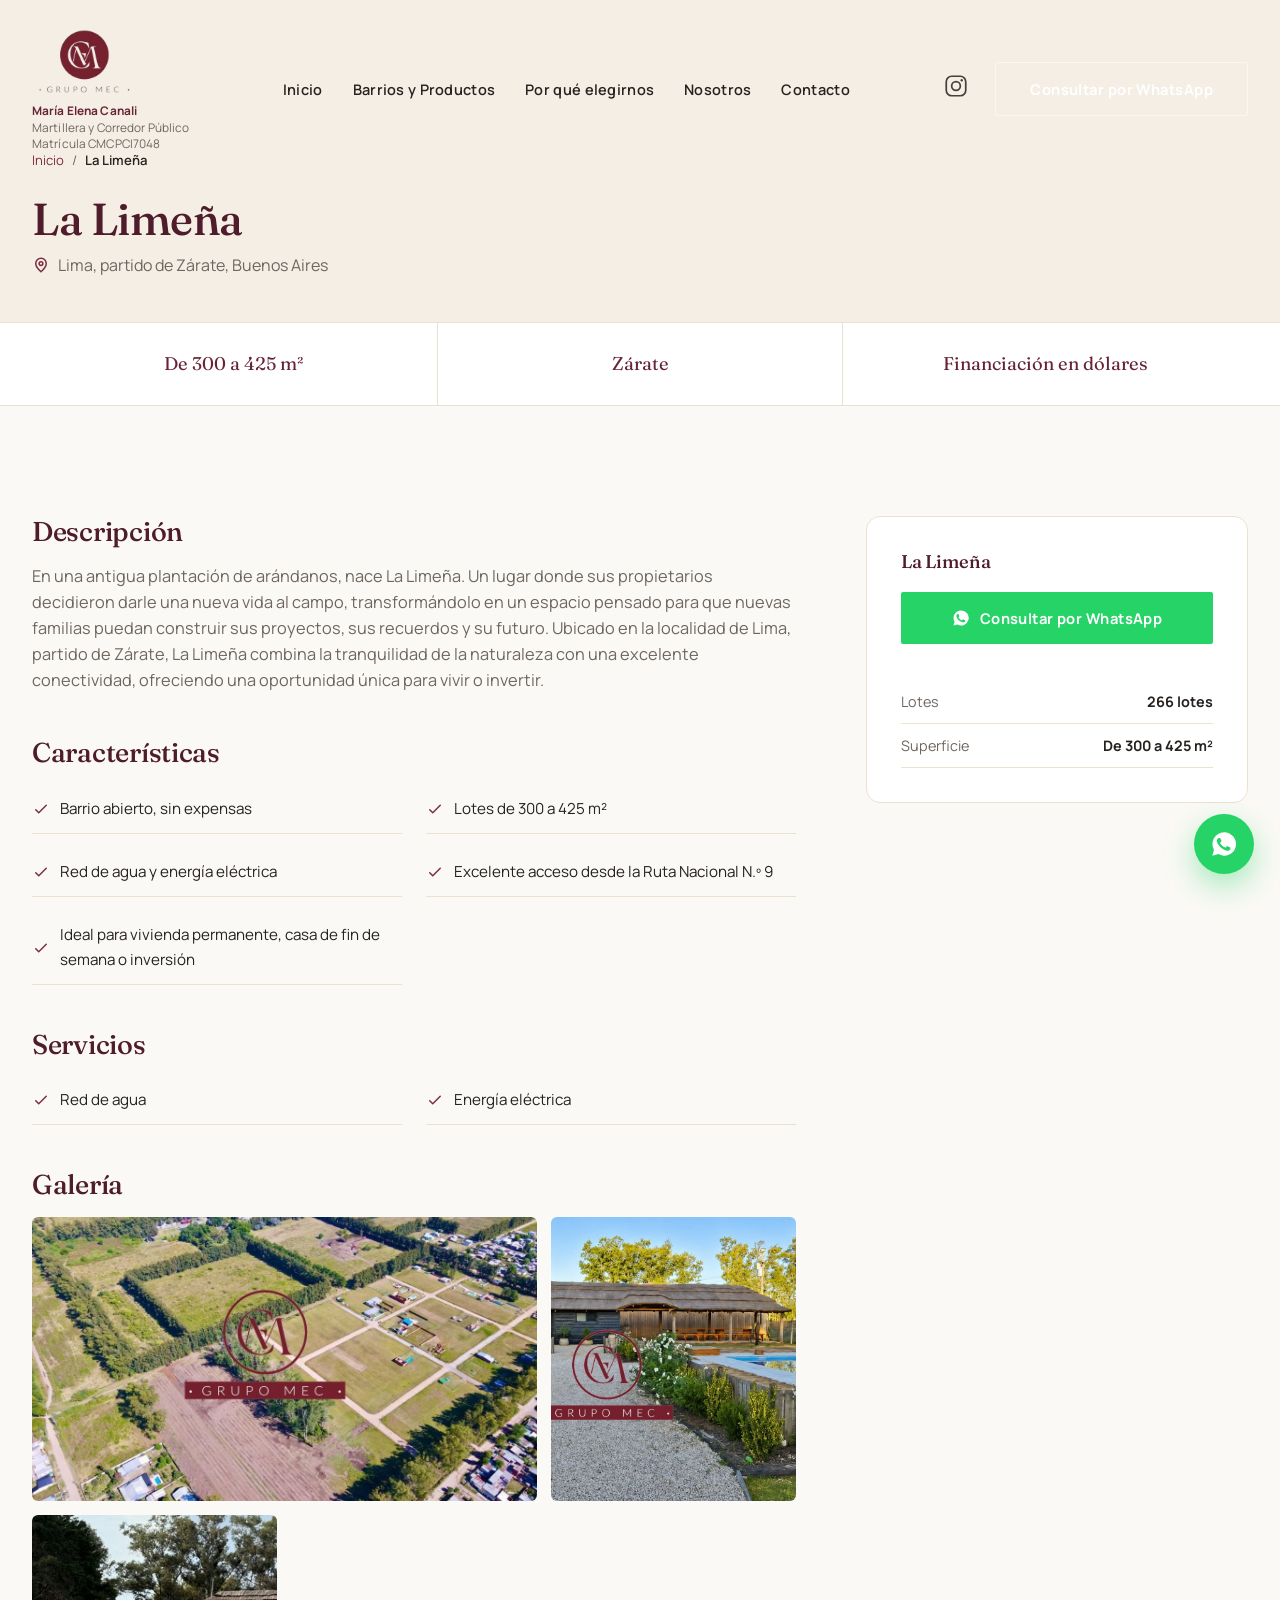
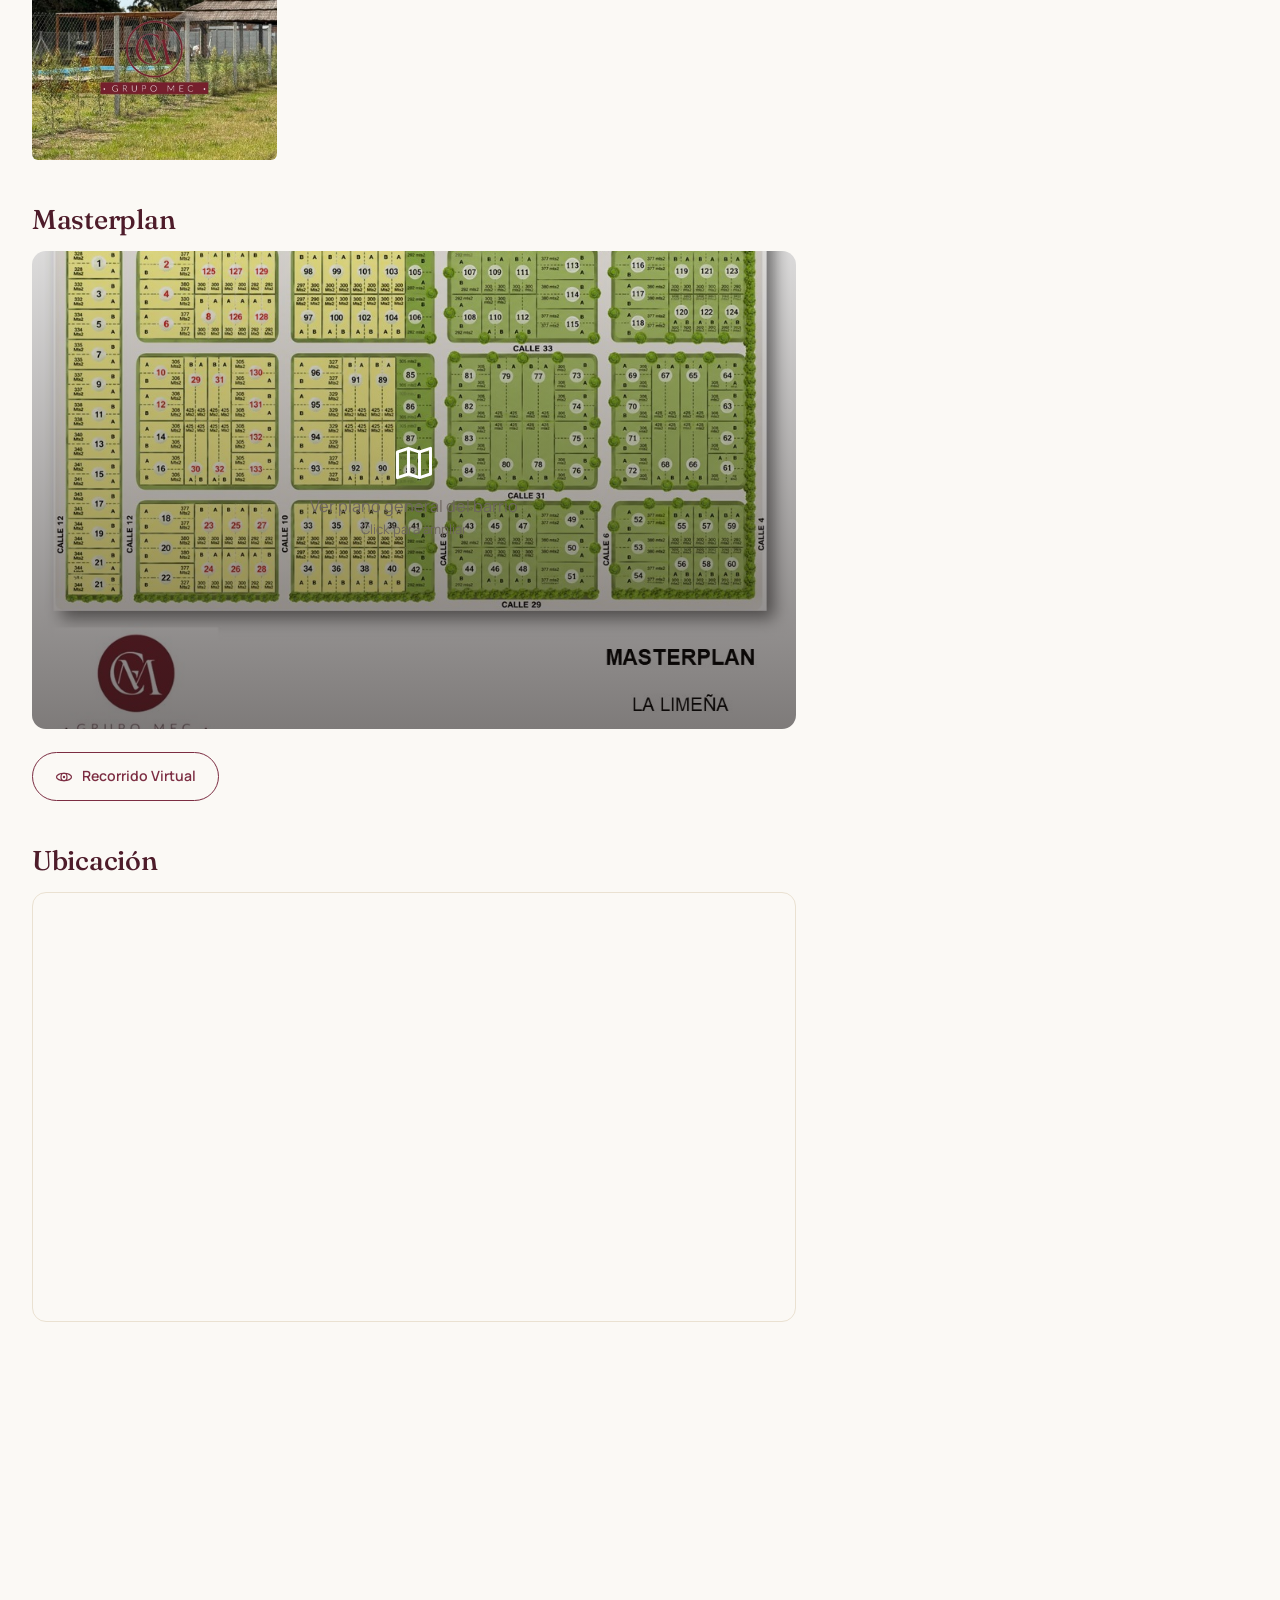
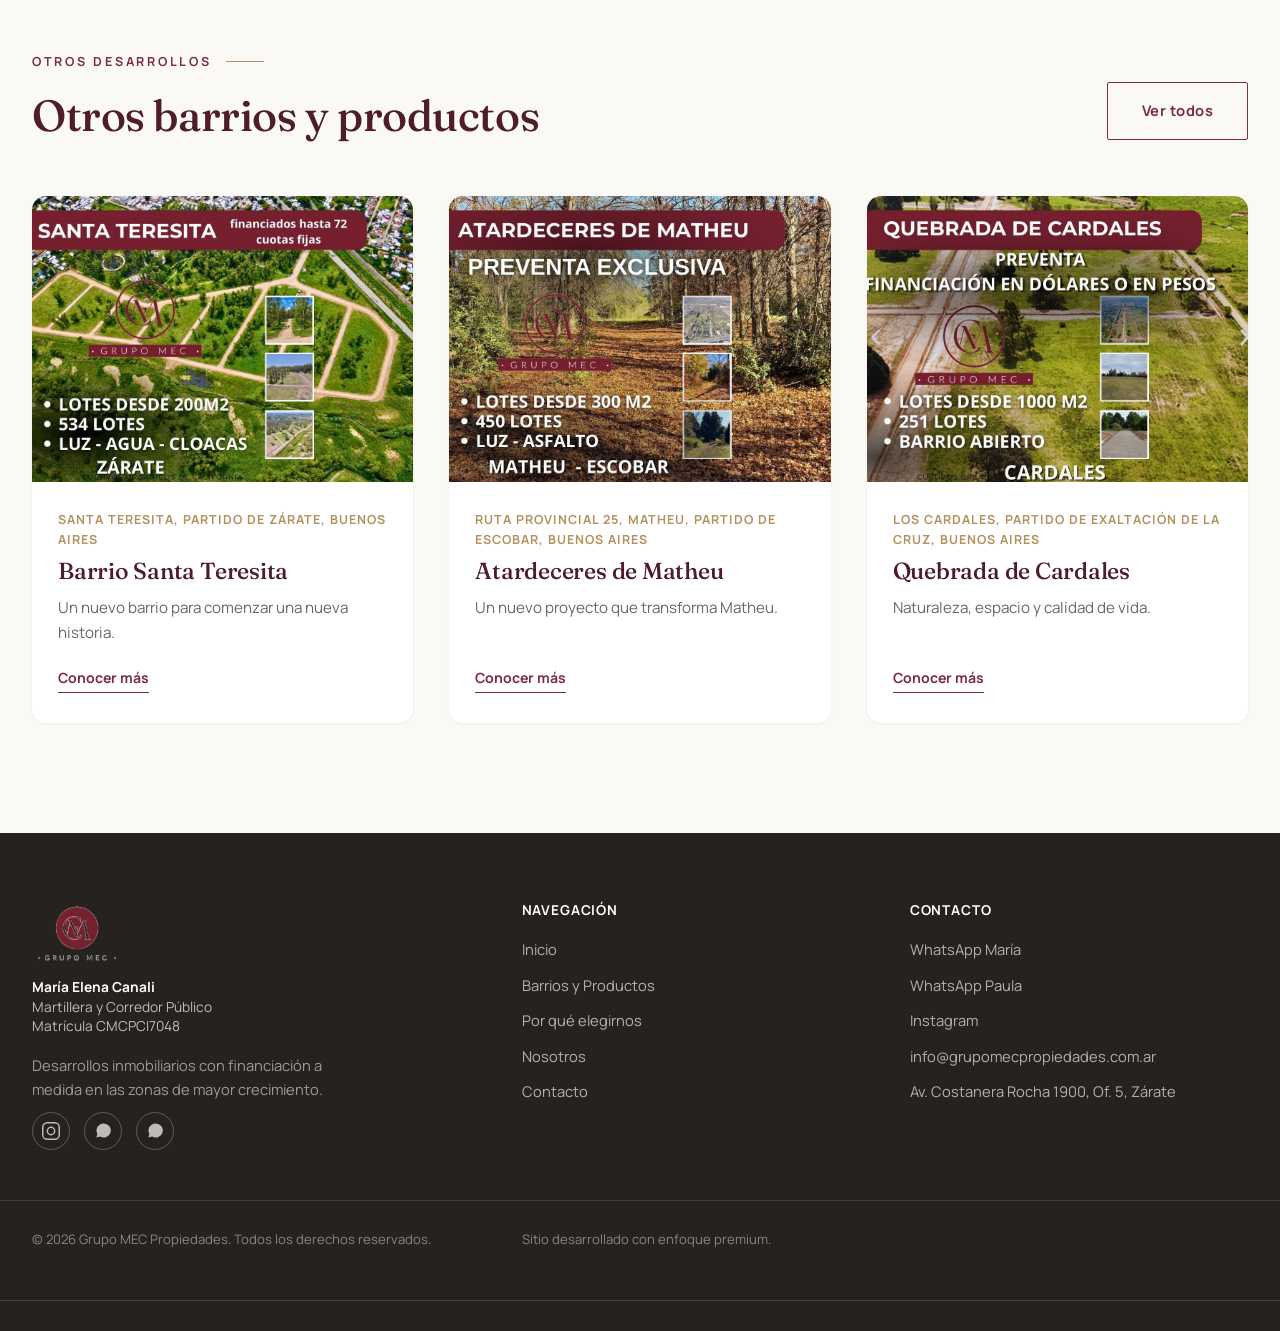
==== commit ec70205a: "Add files via upload" ====
--- a/emprendimiento.html
+++ b/emprendimiento.html
@@ -33,7 +33,19 @@
       <a class="header__social" href="#" data-instagram aria-label="Instagram de Grupo MEC">
         <svg width="26" height="26" viewBox="0 0 24 24" fill="none"><rect x="3" y="3" width="18" height="18" rx="5" stroke="currentColor" stroke-width="1.6"/><circle cx="12" cy="12" r="4" stroke="currentColor" stroke-width="1.6"/><circle cx="17.3" cy="6.7" r="1.1" fill="currentColor"/></svg>
       </a>
-      <a class="btn btn--ghost" href="#" data-wsp>Consultar por WhatsApp</a>
+      <div class="wsp-picker-wrap">
+        <button class="btn btn--ghost" type="button" data-wsp-toggle>Consultar por WhatsApp</button>
+        <div class="wsp-picker">
+          <a href="#" data-wsp data-wsp-agent="maria">
+            <svg viewBox="0 0 24 24" fill="currentColor"><path d="M12 2a10 10 0 00-8.6 15L2 22l5.2-1.4A10 10 0 1012 2zm5.7 14.3c-.2.7-1.4 1.3-2 1.4-.5.1-1.1.1-1.8-.1-.4-.1-1-.3-1.7-.6-3-1.3-4.9-4.3-5.1-4.5-.1-.2-1.2-1.6-1.2-3 0-1.4.7-2.1 1-2.4.3-.3.6-.3.8-.3h.6c.2 0 .4 0 .6.5.2.5.8 1.9.8 2 .1.2.1.3 0 .5-.1.2-.2.3-.3.5l-.5.5c-.2.2-.3.3-.1.6.2.3.8 1.3 1.7 2.1 1.2 1 2.2 1.4 2.5 1.5.3.1.4.1.6-.1l.8-.9c.2-.3.4-.2.7-.1l1.8.9c.2.1.4.2.5.3.1.2.1.9-.1 1.6z"/></svg>
+            María Elena Canali
+          </a>
+          <a href="#" data-wsp data-wsp-agent="paula">
+            <svg viewBox="0 0 24 24" fill="currentColor"><path d="M12 2a10 10 0 00-8.6 15L2 22l5.2-1.4A10 10 0 1012 2zm5.7 14.3c-.2.7-1.4 1.3-2 1.4-.5.1-1.1.1-1.8-.1-.4-.1-1-.3-1.7-.6-3-1.3-4.9-4.3-5.1-4.5-.1-.2-1.2-1.6-1.2-3 0-1.4.7-2.1 1-2.4.3-.3.6-.3.8-.3h.6c.2 0 .4 0 .6.5.2.5.8 1.9.8 2 .1.2.1.3 0 .5-.1.2-.2.3-.3.5l-.5.5c-.2.2-.3.3-.1.6.2.3.8 1.3 1.7 2.1 1.2 1 2.2 1.4 2.5 1.5.3.1.4.1.6-.1l.8-.9c.2-.3.4-.2.7-.1l1.8.9c.2.1.4.2.5.3.1.2.1.9-.1 1.6z"/></svg>
+            Paula
+          </a>
+        </div>
+      </div>
     </div>
 
     <button class="menu-toggle" aria-label="Abrir menú">
@@ -47,7 +59,8 @@
     <a href="index.html#beneficios">Por qué elegirnos</a>
     <a href="index.html#nosotros">Nosotros</a>
     <a href="index.html#contacto">Contacto</a>
-    <a class="btn btn--primary" href="#" data-wsp>Consultar por WhatsApp</a>
+    <a class="btn btn--primary" href="#" data-wsp data-wsp-agent="maria">Hablar con María</a>
+    <a class="btn btn--primary" href="#" data-wsp data-wsp-agent="paula">Hablar con Paula</a>
     <span class="nav-mobile__license"><span>María Elena Canali</span><span>Martillera y Corredor Público</span><span>Matrícula CMCPCI7048</span></span>
   </nav>
 </header>
@@ -70,7 +83,10 @@
         <a href="#" data-instagram aria-label="Instagram">
           <svg width="22" height="22" viewBox="0 0 24 24" fill="none"><rect x="3" y="3" width="18" height="18" rx="5" stroke="currentColor" stroke-width="1.6"/><circle cx="12" cy="12" r="4" stroke="currentColor" stroke-width="1.6"/></svg>
         </a>
-        <a href="#" data-wsp aria-label="WhatsApp">
+        <a href="#" data-wsp data-wsp-agent="maria" aria-label="WhatsApp de María">
+          <svg width="17" height="17" viewBox="0 0 24 24" fill="currentColor"><path d="M12 2a10 10 0 00-8.6 15L2 22l5.2-1.4A10 10 0 1012 2z"/></svg>
+        </a>
+        <a href="#" data-wsp data-wsp-agent="paula" aria-label="WhatsApp de Paula">
           <svg width="17" height="17" viewBox="0 0 24 24" fill="currentColor"><path d="M12 2a10 10 0 00-8.6 15L2 22l5.2-1.4A10 10 0 1012 2z"/></svg>
         </a>
       </div>
@@ -85,7 +101,8 @@
     </div>
     <div class="footer__col">
       <h4>Contacto</h4>
-      <a href="#" data-wsp>WhatsApp</a>
+      <a href="#" data-wsp data-wsp-agent="maria">WhatsApp María</a>
+      <a href="#" data-wsp data-wsp-agent="paula">WhatsApp Paula</a>
       <a href="#" data-instagram>Instagram</a>
       <a href="mailto:info@grupomecpropiedades.com.ar">info@grupomecpropiedades.com.ar</a>
       <span style="display:block;font-size:.92rem;color:rgba(255,255,255,.65)">Av. Costanera Rocha 1900, Of. 5, Zárate</span>
@@ -97,10 +114,20 @@
   </div>
 </footer>
 
-<div class="wsp-widget">
-  <a class="wsp-float" href="#" data-wsp aria-label="Hablar por WhatsApp">
+<div class="wsp-widget wsp-picker-wrap">
+  <div class="wsp-picker wsp-picker--float">
+    <a href="#" data-wsp data-wsp-agent="maria">
+      <svg viewBox="0 0 24 24" fill="currentColor"><path d="M12 2a10 10 0 00-8.6 15L2 22l5.2-1.4A10 10 0 1012 2zm5.7 14.3c-.2.7-1.4 1.3-2 1.4-.5.1-1.1.1-1.8-.1-.4-.1-1-.3-1.7-.6-3-1.3-4.9-4.3-5.1-4.5-.1-.2-1.2-1.6-1.2-3 0-1.4.7-2.1 1-2.4.3-.3.6-.3.8-.3h.6c.2 0 .4 0 .6.5.2.5.8 1.9.8 2 .1.2.1.3 0 .5-.1.2-.2.3-.3.5l-.5.5c-.2.2-.3.3-.1.6.2.3.8 1.3 1.7 2.1 1.2 1 2.2 1.4 2.5 1.5.3.1.4.1.6-.1l.8-.9c.2-.3.4-.2.7-.1l1.8.9c.2.1.4.2.5.3.1.2.1.9-.1 1.6z"/></svg>
+      María Elena Canali
+    </a>
+    <a href="#" data-wsp data-wsp-agent="paula">
+      <svg viewBox="0 0 24 24" fill="currentColor"><path d="M12 2a10 10 0 00-8.6 15L2 22l5.2-1.4A10 10 0 1012 2zm5.7 14.3c-.2.7-1.4 1.3-2 1.4-.5.1-1.1.1-1.8-.1-.4-.1-1-.3-1.7-.6-3-1.3-4.9-4.3-5.1-4.5-.1-.2-1.2-1.6-1.2-3 0-1.4.7-2.1 1-2.4.3-.3.6-.3.8-.3h.6c.2 0 .4 0 .6.5.2.5.8 1.9.8 2 .1.2.1.3 0 .5-.1.2-.2.3-.3.5l-.5.5c-.2.2-.3.3-.1.6.2.3.8 1.3 1.7 2.1 1.2 1 2.2 1.4 2.5 1.5.3.1.4.1.6-.1l.8-.9c.2-.3.4-.2.7-.1l1.8.9c.2.1.4.2.5.3.1.2.1.9-.1 1.6z"/></svg>
+      Paula
+    </a>
+  </div>
+  <button class="wsp-float" type="button" data-wsp-toggle aria-label="Hablar por WhatsApp">
     <svg viewBox="0 0 24 24" fill="currentColor"><path d="M12 2a10 10 0 00-8.6 15L2 22l5.2-1.4A10 10 0 1012 2zm5.7 14.3c-.2.7-1.4 1.3-2 1.4-.5.1-1.1.1-1.8-.1-.4-.1-1-.3-1.7-.6-3-1.3-4.9-4.3-5.1-4.5-.1-.2-1.2-1.6-1.2-3 0-1.4.7-2.1 1-2.4.3-.3.6-.3.8-.3h.6c.2 0 .4 0 .6.5.2.5.8 1.9.8 2 .1.2.1.3 0 .5-.1.2-.2.3-.3.5l-.5.5c-.2.2-.3.3-.1.6.2.3.8 1.3 1.7 2.1 1.2 1 2.2 1.4 2.5 1.5.3.1.4.1.6-.1l.8-.9c.2-.3.4-.2.7-.1l1.8.9c.2.1.4.2.5.3.1.2.1.9-.1 1.6z"/></svg>
-  </a>
+  </button>
 </div>
 
 <script src="js/vendor/leaflet/leaflet.js"></script>
--- a/css/style.css
+++ b/css/style.css
@@ -550,9 +550,48 @@
   box-shadow:0 12px 30px rgba(37,211,102,.4);
   transition:transform .35s var(--ease);
   flex:none;
+  border:none;cursor:pointer;font:inherit;
 }
 .wsp-float:hover{transform:scale(1.08);}
 .wsp-float svg{width:28px;height:28px;}
+
+/* Selector de agente (María / Paula) */
+.wsp-picker-wrap{display:inline-block;}
+.header__actions .wsp-picker-wrap,
+.hero__actions .wsp-picker-wrap,
+.dev-sidebar .wsp-picker-wrap{position:relative;}
+.wsp-picker-wrap--sidebar{width:100%;}
+.wsp-picker-wrap--sidebar .btn--wsp{width:100%;}
+.wsp-picker{
+  position:absolute;
+  top:calc(100% + 10px);
+  right:0;
+  max-width:calc(100vw - 40px);
+  background:#fff;
+  border-radius:var(--radius-sm);
+  box-shadow:0 20px 45px rgba(38,34,31,.18);
+  padding:8px;
+  min-width:220px;
+  display:flex;flex-direction:column;gap:2px;
+  opacity:0;visibility:hidden;
+  transform:translateY(-8px);
+  transition:opacity .25s var(--ease), transform .25s var(--ease), visibility .25s;
+  z-index:500;
+}
+.wsp-picker--float{top:auto;bottom:calc(100% + 12px);}
+.wsp-picker-wrap.is-open .wsp-picker{opacity:1;visibility:visible;transform:translateY(0);}
+.wsp-picker a{
+  display:flex;align-items:center;gap:10px;
+  padding:11px 12px;border-radius:6px;
+  font-size:.88rem;font-weight:500;
+  color:var(--gray-900);
+  transition:background .2s;
+  white-space:nowrap;
+}
+.wsp-picker a:hover{background:var(--beige-100);}
+.wsp-picker a svg{width:17px;height:17px;color:#25D366;flex:none;}
+
+button.btn--wsp,button.btn--ghost,button.btn--outline{cursor:pointer;font-family:inherit;}
 
 .wsp-tooltip{
   position:relative;
@@ -698,6 +737,48 @@
   border:1px solid var(--beige-200);
 }
 .map-embed iframe{width:100%;height:100%;border:0;filter:grayscale(.15) contrast(1.02);}
+
+.landbank{
+  display:grid;
+  grid-template-columns:1.6fr 1fr;
+  gap:24px;
+  align-items:start;
+}
+.landbank__map{
+  width:100%;
+  aspect-ratio:4/3;
+  border-radius:var(--radius-md);
+  overflow:hidden;
+  border:1px solid var(--beige-200);
+  box-shadow:0 20px 50px rgba(38,34,31,.1);
+}
+.landbank__list{
+  display:flex;flex-direction:column;gap:10px;
+  max-height:520px;overflow-y:auto;
+  padding-right:4px;
+}
+.landbank__item{
+  display:flex;align-items:flex-start;gap:12px;
+  text-align:left;
+  padding:14px 16px;
+  background:var(--beige-050);
+  border:1.5px solid var(--beige-200);
+  border-radius:var(--radius-sm);
+  transition:border-color .3s, background .3s;
+}
+.landbank__item svg{width:20px;height:20px;flex:none;color:var(--bordo-700);margin-top:2px;}
+.landbank__item span{display:flex;flex-direction:column;gap:2px;}
+.landbank__item strong{font-size:.92rem;color:var(--gray-900);}
+.landbank__item small{font-size:.8rem;color:var(--gray-600);}
+.landbank__item:hover{border-color:var(--bordo-300,var(--bordo-700));background:var(--white);}
+.landbank__item.is-active{border-color:var(--bordo-700);background:var(--white);box-shadow:0 6px 18px rgba(124,45,66,.12);}
+.landbank-pin{background:none;border:none;}
+
+@media (max-width:800px){
+  .landbank{grid-template-columns:1fr;}
+  .landbank__map{aspect-ratio:4/3;}
+  .landbank__list{max-height:none;}
+}
 
 /* Lightbox del masterplan */
 .lightbox{
--- a/js/vendor/leaflet/leaflet.css
+++ b/js/vendor/leaflet/leaflet.css
@@ -0,0 +1,661 @@
+/* required styles */
+
+.leaflet-pane,
+.leaflet-tile,
+.leaflet-marker-icon,
+.leaflet-marker-shadow,
+.leaflet-tile-container,
+.leaflet-pane > svg,
+.leaflet-pane > canvas,
+.leaflet-zoom-box,
+.leaflet-image-layer,
+.leaflet-layer {
+	position: absolute;
+	left: 0;
+	top: 0;
+	}
+.leaflet-container {
+	overflow: hidden;
+	}
+.leaflet-tile,
+.leaflet-marker-icon,
+.leaflet-marker-shadow {
+	-webkit-user-select: none;
+	   -moz-user-select: none;
+	        user-select: none;
+	  -webkit-user-drag: none;
+	}
+/* Prevents IE11 from highlighting tiles in blue */
+.leaflet-tile::selection {
+	background: transparent;
+}
+/* Safari renders non-retina tile on retina better with this, but Chrome is worse */
+.leaflet-safari .leaflet-tile {
+	image-rendering: -webkit-optimize-contrast;
+	}
+/* hack that prevents hw layers "stretching" when loading new tiles */
+.leaflet-safari .leaflet-tile-container {
+	width: 1600px;
+	height: 1600px;
+	-webkit-transform-origin: 0 0;
+	}
+.leaflet-marker-icon,
+.leaflet-marker-shadow {
+	display: block;
+	}
+/* .leaflet-container svg: reset svg max-width decleration shipped in Joomla! (joomla.org) 3.x */
+/* .leaflet-container img: map is broken in FF if you have max-width: 100% on tiles */
+.leaflet-container .leaflet-overlay-pane svg {
+	max-width: none !important;
+	max-height: none !important;
+	}
+.leaflet-container .leaflet-marker-pane img,
+.leaflet-container .leaflet-shadow-pane img,
+.leaflet-container .leaflet-tile-pane img,
+.leaflet-container img.leaflet-image-layer,
+.leaflet-container .leaflet-tile {
+	max-width: none !important;
+	max-height: none !important;
+	width: auto;
+	padding: 0;
+	}
+
+.leaflet-container img.leaflet-tile {
+	/* See: https://bugs.chromium.org/p/chromium/issues/detail?id=600120 */
+	mix-blend-mode: plus-lighter;
+}
+
+.leaflet-container.leaflet-touch-zoom {
+	-ms-touch-action: pan-x pan-y;
+	touch-action: pan-x pan-y;
+	}
+.leaflet-container.leaflet-touch-drag {
+	-ms-touch-action: pinch-zoom;
+	/* Fallback for FF which doesn't support pinch-zoom */
+	touch-action: none;
+	touch-action: pinch-zoom;
+}
+.leaflet-container.leaflet-touch-drag.leaflet-touch-zoom {
+	-ms-touch-action: none;
+	touch-action: none;
+}
+.leaflet-container {
+	-webkit-tap-highlight-color: transparent;
+}
+.leaflet-container a {
+	-webkit-tap-highlight-color: rgba(51, 181, 229, 0.4);
+}
+.leaflet-tile {
+	filter: inherit;
+	visibility: hidden;
+	}
+.leaflet-tile-loaded {
+	visibility: inherit;
+	}
+.leaflet-zoom-box {
+	width: 0;
+	height: 0;
+	-moz-box-sizing: border-box;
+	     box-sizing: border-box;
+	z-index: 800;
+	}
+/* workaround for https://bugzilla.mozilla.org/show_bug.cgi?id=888319 */
+.leaflet-overlay-pane svg {
+	-moz-user-select: none;
+	}
+
+.leaflet-pane         { z-index: 400; }
+
+.leaflet-tile-pane    { z-index: 200; }
+.leaflet-overlay-pane { z-index: 400; }
+.leaflet-shadow-pane  { z-index: 500; }
+.leaflet-marker-pane  { z-index: 600; }
+.leaflet-tooltip-pane   { z-index: 650; }
+.leaflet-popup-pane   { z-index: 700; }
+
+.leaflet-map-pane canvas { z-index: 100; }
+.leaflet-map-pane svg    { z-index: 200; }
+
+.leaflet-vml-shape {
+	width: 1px;
+	height: 1px;
+	}
+.lvml {
+	behavior: url(#default#VML);
+	display: inline-block;
+	position: absolute;
+	}
+
+
+/* control positioning */
+
+.leaflet-control {
+	position: relative;
+	z-index: 800;
+	pointer-events: visiblePainted; /* IE 9-10 doesn't have auto */
+	pointer-events: auto;
+	}
+.leaflet-top,
+.leaflet-bottom {
+	position: absolute;
+	z-index: 1000;
+	pointer-events: none;
+	}
+.leaflet-top {
+	top: 0;
+	}
+.leaflet-right {
+	right: 0;
+	}
+.leaflet-bottom {
+	bottom: 0;
+	}
+.leaflet-left {
+	left: 0;
+	}
+.leaflet-control {
+	float: left;
+	clear: both;
+	}
+.leaflet-right .leaflet-control {
+	float: right;
+	}
+.leaflet-top .leaflet-control {
+	margin-top: 10px;
+	}
+.leaflet-bottom .leaflet-control {
+	margin-bottom: 10px;
+	}
+.leaflet-left .leaflet-control {
+	margin-left: 10px;
+	}
+.leaflet-right .leaflet-control {
+	margin-right: 10px;
+	}
+
+
+/* zoom and fade animations */
+
+.leaflet-fade-anim .leaflet-popup {
+	opacity: 0;
+	-webkit-transition: opacity 0.2s linear;
+	   -moz-transition: opacity 0.2s linear;
+	        transition: opacity 0.2s linear;
+	}
+.leaflet-fade-anim .leaflet-map-pane .leaflet-popup {
+	opacity: 1;
+	}
+.leaflet-zoom-animated {
+	-webkit-transform-origin: 0 0;
+	    -ms-transform-origin: 0 0;
+	        transform-origin: 0 0;
+	}
+svg.leaflet-zoom-animated {
+	will-change: transform;
+}
+
+.leaflet-zoom-anim .leaflet-zoom-animated {
+	-webkit-transition: -webkit-transform 0.25s cubic-bezier(0,0,0.25,1);
+	   -moz-transition:    -moz-transform 0.25s cubic-bezier(0,0,0.25,1);
+	        transition:         transform 0.25s cubic-bezier(0,0,0.25,1);
+	}
+.leaflet-zoom-anim .leaflet-tile,
+.leaflet-pan-anim .leaflet-tile {
+	-webkit-transition: none;
+	   -moz-transition: none;
+	        transition: none;
+	}
+
+.leaflet-zoom-anim .leaflet-zoom-hide {
+	visibility: hidden;
+	}
+
+
+/* cursors */
+
+.leaflet-interactive {
+	cursor: pointer;
+	}
+.leaflet-grab {
+	cursor: -webkit-grab;
+	cursor:    -moz-grab;
+	cursor:         grab;
+	}
+.leaflet-crosshair,
+.leaflet-crosshair .leaflet-interactive {
+	cursor: crosshair;
+	}
+.leaflet-popup-pane,
+.leaflet-control {
+	cursor: auto;
+	}
+.leaflet-dragging .leaflet-grab,
+.leaflet-dragging .leaflet-grab .leaflet-interactive,
+.leaflet-dragging .leaflet-marker-draggable {
+	cursor: move;
+	cursor: -webkit-grabbing;
+	cursor:    -moz-grabbing;
+	cursor:         grabbing;
+	}
+
+/* marker & overlays interactivity */
+.leaflet-marker-icon,
+.leaflet-marker-shadow,
+.leaflet-image-layer,
+.leaflet-pane > svg path,
+.leaflet-tile-container {
+	pointer-events: none;
+	}
+
+.leaflet-marker-icon.leaflet-interactive,
+.leaflet-image-layer.leaflet-interactive,
+.leaflet-pane > svg path.leaflet-interactive,
+svg.leaflet-image-layer.leaflet-interactive path {
+	pointer-events: visiblePainted; /* IE 9-10 doesn't have auto */
+	pointer-events: auto;
+	}
+
+/* visual tweaks */
+
+.leaflet-container {
+	background: #ddd;
+	outline-offset: 1px;
+	}
+.leaflet-container a {
+	color: #0078A8;
+	}
+.leaflet-zoom-box {
+	border: 2px dotted #38f;
+	background: rgba(255,255,255,0.5);
+	}
+
+
+/* general typography */
+.leaflet-container {
+	font-family: "Helvetica Neue", Arial, Helvetica, sans-serif;
+	font-size: 12px;
+	font-size: 0.75rem;
+	line-height: 1.5;
+	}
+
+
+/* general toolbar styles */
+
+.leaflet-bar {
+	box-shadow: 0 1px 5px rgba(0,0,0,0.65);
+	border-radius: 4px;
+	}
+.leaflet-bar a {
+	background-color: #fff;
+	border-bottom: 1px solid #ccc;
+	width: 26px;
+	height: 26px;
+	line-height: 26px;
+	display: block;
+	text-align: center;
+	text-decoration: none;
+	color: black;
+	}
+.leaflet-bar a,
+.leaflet-control-layers-toggle {
+	background-position: 50% 50%;
+	background-repeat: no-repeat;
+	display: block;
+	}
+.leaflet-bar a:hover,
+.leaflet-bar a:focus {
+	background-color: #f4f4f4;
+	}
+.leaflet-bar a:first-child {
+	border-top-left-radius: 4px;
+	border-top-right-radius: 4px;
+	}
+.leaflet-bar a:last-child {
+	border-bottom-left-radius: 4px;
+	border-bottom-right-radius: 4px;
+	border-bottom: none;
+	}
+.leaflet-bar a.leaflet-disabled {
+	cursor: default;
+	background-color: #f4f4f4;
+	color: #bbb;
+	}
+
+.leaflet-touch .leaflet-bar a {
+	width: 30px;
+	height: 30px;
+	line-height: 30px;
+	}
+.leaflet-touch .leaflet-bar a:first-child {
+	border-top-left-radius: 2px;
+	border-top-right-radius: 2px;
+	}
+.leaflet-touch .leaflet-bar a:last-child {
+	border-bottom-left-radius: 2px;
+	border-bottom-right-radius: 2px;
+	}
+
+/* zoom control */
+
+.leaflet-control-zoom-in,
+.leaflet-control-zoom-out {
+	font: bold 18px 'Lucida Console', Monaco, monospace;
+	text-indent: 1px;
+	}
+
+.leaflet-touch .leaflet-control-zoom-in, .leaflet-touch .leaflet-control-zoom-out  {
+	font-size: 22px;
+	}
+
+
+/* layers control */
+
+.leaflet-control-layers {
+	box-shadow: 0 1px 5px rgba(0,0,0,0.4);
+	background: #fff;
+	border-radius: 5px;
+	}
+.leaflet-control-layers-toggle {
+	background-image: url(images/layers.png);
+	width: 36px;
+	height: 36px;
+	}
+.leaflet-retina .leaflet-control-layers-toggle {
+	background-image: url(images/layers-2x.png);
+	background-size: 26px 26px;
+	}
+.leaflet-touch .leaflet-control-layers-toggle {
+	width: 44px;
+	height: 44px;
+	}
+.leaflet-control-layers .leaflet-control-layers-list,
+.leaflet-control-layers-expanded .leaflet-control-layers-toggle {
+	display: none;
+	}
+.leaflet-control-layers-expanded .leaflet-control-layers-list {
+	display: block;
+	position: relative;
+	}
+.leaflet-control-layers-expanded {
+	padding: 6px 10px 6px 6px;
+	color: #333;
+	background: #fff;
+	}
+.leaflet-control-layers-scrollbar {
+	overflow-y: scroll;
+	overflow-x: hidden;
+	padding-right: 5px;
+	}
+.leaflet-control-layers-selector {
+	margin-top: 2px;
+	position: relative;
+	top: 1px;
+	}
+.leaflet-control-layers label {
+	display: block;
+	font-size: 13px;
+	font-size: 1.08333em;
+	}
+.leaflet-control-layers-separator {
+	height: 0;
+	border-top: 1px solid #ddd;
+	margin: 5px -10px 5px -6px;
+	}
+
+/* Default icon URLs */
+.leaflet-default-icon-path { /* used only in path-guessing heuristic, see L.Icon.Default */
+	background-image: url(images/marker-icon.png);
+	}
+
+
+/* attribution and scale controls */
+
+.leaflet-container .leaflet-control-attribution {
+	background: #fff;
+	background: rgba(255, 255, 255, 0.8);
+	margin: 0;
+	}
+.leaflet-control-attribution,
+.leaflet-control-scale-line {
+	padding: 0 5px;
+	color: #333;
+	line-height: 1.4;
+	}
+.leaflet-control-attribution a {
+	text-decoration: none;
+	}
+.leaflet-control-attribution a:hover,
+.leaflet-control-attribution a:focus {
+	text-decoration: underline;
+	}
+.leaflet-attribution-flag {
+	display: inline !important;
+	vertical-align: baseline !important;
+	width: 1em;
+	height: 0.6669em;
+	}
+.leaflet-left .leaflet-control-scale {
+	margin-left: 5px;
+	}
+.leaflet-bottom .leaflet-control-scale {
+	margin-bottom: 5px;
+	}
+.leaflet-control-scale-line {
+	border: 2px solid #777;
+	border-top: none;
+	line-height: 1.1;
+	padding: 2px 5px 1px;
+	white-space: nowrap;
+	-moz-box-sizing: border-box;
+	     box-sizing: border-box;
+	background: rgba(255, 255, 255, 0.8);
+	text-shadow: 1px 1px #fff;
+	}
+.leaflet-control-scale-line:not(:first-child) {
+	border-top: 2px solid #777;
+	border-bottom: none;
+	margin-top: -2px;
+	}
+.leaflet-control-scale-line:not(:first-child):not(:last-child) {
+	border-bottom: 2px solid #777;
+	}
+
+.leaflet-touch .leaflet-control-attribution,
+.leaflet-touch .leaflet-control-layers,
+.leaflet-touch .leaflet-bar {
+	box-shadow: none;
+	}
+.leaflet-touch .leaflet-control-layers,
+.leaflet-touch .leaflet-bar {
+	border: 2px solid rgba(0,0,0,0.2);
+	background-clip: padding-box;
+	}
+
+
+/* popup */
+
+.leaflet-popup {
+	position: absolute;
+	text-align: center;
+	margin-bottom: 20px;
+	}
+.leaflet-popup-content-wrapper {
+	padding: 1px;
+	text-align: left;
+	border-radius: 12px;
+	}
+.leaflet-popup-content {
+	margin: 13px 24px 13px 20px;
+	line-height: 1.3;
+	font-size: 13px;
+	font-size: 1.08333em;
+	min-height: 1px;
+	}
+.leaflet-popup-content p {
+	margin: 17px 0;
+	margin: 1.3em 0;
+	}
+.leaflet-popup-tip-container {
+	width: 40px;
+	height: 20px;
+	position: absolute;
+	left: 50%;
+	margin-top: -1px;
+	margin-left: -20px;
+	overflow: hidden;
+	pointer-events: none;
+	}
+.leaflet-popup-tip {
+	width: 17px;
+	height: 17px;
+	padding: 1px;
+
+	margin: -10px auto 0;
+	pointer-events: auto;
+
+	-webkit-transform: rotate(45deg);
+	   -moz-transform: rotate(45deg);
+	    -ms-transform: rotate(45deg);
+	        transform: rotate(45deg);
+	}
+.leaflet-popup-content-wrapper,
+.leaflet-popup-tip {
+	background: white;
+	color: #333;
+	box-shadow: 0 3px 14px rgba(0,0,0,0.4);
+	}
+.leaflet-container a.leaflet-popup-close-button {
+	position: absolute;
+	top: 0;
+	right: 0;
+	border: none;
+	text-align: center;
+	width: 24px;
+	height: 24px;
+	font: 16px/24px Tahoma, Verdana, sans-serif;
+	color: #757575;
+	text-decoration: none;
+	background: transparent;
+	}
+.leaflet-container a.leaflet-popup-close-button:hover,
+.leaflet-container a.leaflet-popup-close-button:focus {
+	color: #585858;
+	}
+.leaflet-popup-scrolled {
+	overflow: auto;
+	}
+
+.leaflet-oldie .leaflet-popup-content-wrapper {
+	-ms-zoom: 1;
+	}
+.leaflet-oldie .leaflet-popup-tip {
+	width: 24px;
+	margin: 0 auto;
+
+	-ms-filter: "progid:DXImageTransform.Microsoft.Matrix(M11=0.70710678, M12=0.70710678, M21=-0.70710678, M22=0.70710678)";
+	filter: progid:DXImageTransform.Microsoft.Matrix(M11=0.70710678, M12=0.70710678, M21=-0.70710678, M22=0.70710678);
+	}
+
+.leaflet-oldie .leaflet-control-zoom,
+.leaflet-oldie .leaflet-control-layers,
+.leaflet-oldie .leaflet-popup-content-wrapper,
+.leaflet-oldie .leaflet-popup-tip {
+	border: 1px solid #999;
+	}
+
+
+/* div icon */
+
+.leaflet-div-icon {
+	background: #fff;
+	border: 1px solid #666;
+	}
+
+
+/* Tooltip */
+/* Base styles for the element that has a tooltip */
+.leaflet-tooltip {
+	position: absolute;
+	padding: 6px;
+	background-color: #fff;
+	border: 1px solid #fff;
+	border-radius: 3px;
+	color: #222;
+	white-space: nowrap;
+	-webkit-user-select: none;
+	-moz-user-select: none;
+	-ms-user-select: none;
+	user-select: none;
+	pointer-events: none;
+	box-shadow: 0 1px 3px rgba(0,0,0,0.4);
+	}
+.leaflet-tooltip.leaflet-interactive {
+	cursor: pointer;
+	pointer-events: auto;
+	}
+.leaflet-tooltip-top:before,
+.leaflet-tooltip-bottom:before,
+.leaflet-tooltip-left:before,
+.leaflet-tooltip-right:before {
+	position: absolute;
+	pointer-events: none;
+	border: 6px solid transparent;
+	background: transparent;
+	content: "";
+	}
+
+/* Directions */
+
+.leaflet-tooltip-bottom {
+	margin-top: 6px;
+}
+.leaflet-tooltip-top {
+	margin-top: -6px;
+}
+.leaflet-tooltip-bottom:before,
+.leaflet-tooltip-top:before {
+	left: 50%;
+	margin-left: -6px;
+	}
+.leaflet-tooltip-top:before {
+	bottom: 0;
+	margin-bottom: -12px;
+	border-top-color: #fff;
+	}
+.leaflet-tooltip-bottom:before {
+	top: 0;
+	margin-top: -12px;
+	margin-left: -6px;
+	border-bottom-color: #fff;
+	}
+.leaflet-tooltip-left {
+	margin-left: -6px;
+}
+.leaflet-tooltip-right {
+	margin-left: 6px;
+}
+.leaflet-tooltip-left:before,
+.leaflet-tooltip-right:before {
+	top: 50%;
+	margin-top: -6px;
+	}
+.leaflet-tooltip-left:before {
+	right: 0;
+	margin-right: -12px;
+	border-left-color: #fff;
+	}
+.leaflet-tooltip-right:before {
+	left: 0;
+	margin-left: -12px;
+	border-right-color: #fff;
+	}
+
+/* Printing */
+
+@media print {
+	/* Prevent printers from removing background-images of controls. */
+	.leaflet-control {
+		-webkit-print-color-adjust: exact;
+		print-color-adjust: exact;
+		}
+	}
